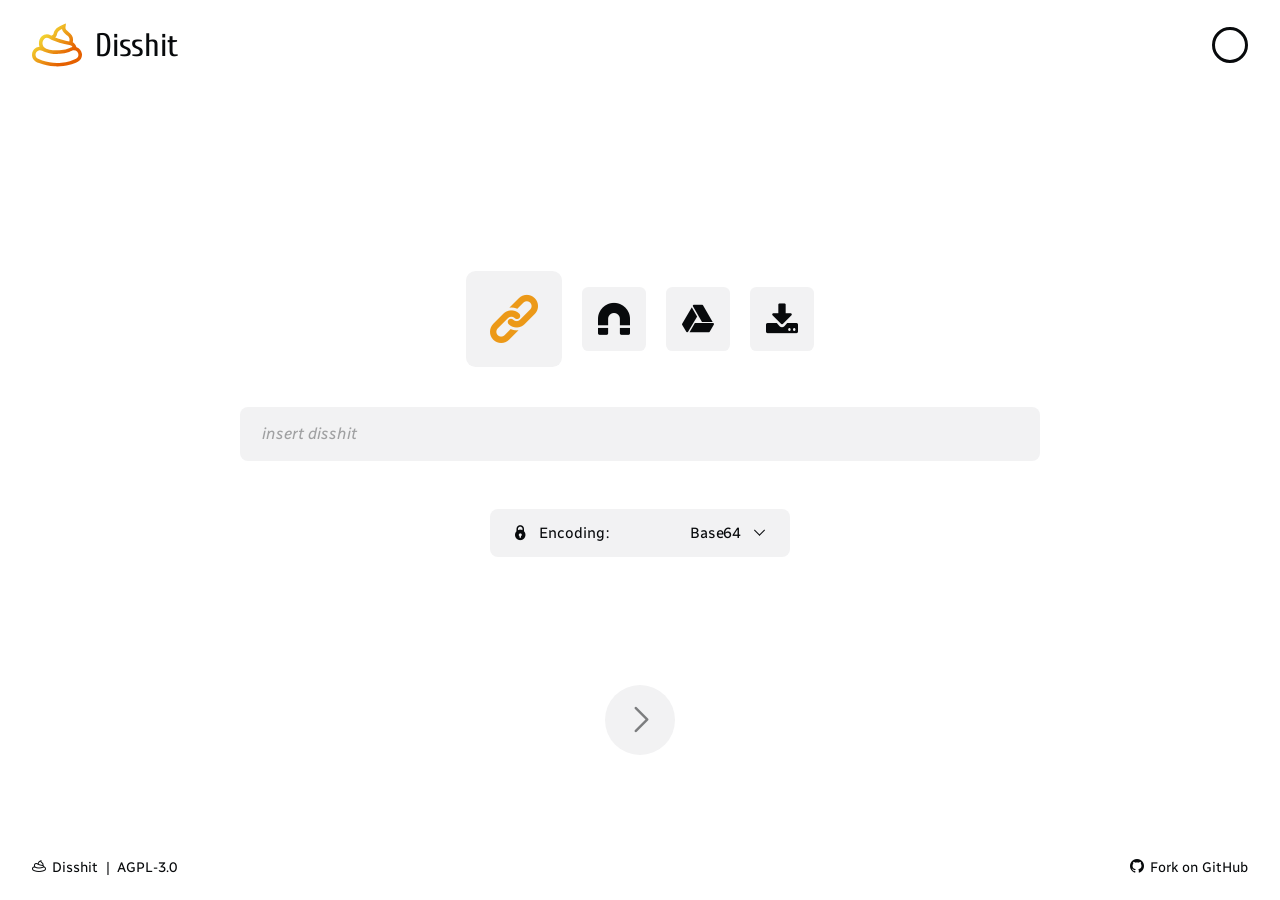
==== index.html @ cbebab16 "added simplecryptojs again" ====
<!DOCTYPE html>
<html>
<head>
   <title>Disshit</title>
   <meta http-equiv="content-type" content="text/html; charset=utf-8">
   <meta name="viewport" content="width=device-width, initial-scale=1.0, maximum-scale=1.0, user-scalable=no">
   <meta name="HandheldFriendly" content="true">
   <meta name="description" content="A link sharing utility that helps you avoid restrictions on various social media platforms.">
   <meta name="author" content="Disshit">
   <link rel="canonical" href="https://disshit.github.io/">

   <link rel="apple-touch-icon" type="image/png" sizes="180x180" href="app/180.png">
   <link rel="icon" type="image/png" sizes="32x32" href="app/32.png">
   <link rel="icon" type="image/png" sizes="194x194" href="app/194.png">
   <link rel="icon" type="image/png" sizes="192x192" href="app/192.png">
   <link rel="icon" type="image/png" sizes="16x16" href="app/16.png">
   <link rel="image_src" type="image/png" sizes="256x256" href="app/256.png">
   <link rel="shortcut icon" type="image/x-icon" href="app/favicon.ico">
   <link rel="manifest" href="app/site.webmanifest">
   <link rel="mask-icon" href="app/safari.svg" color="#ec9918">
   <meta name="apple-mobile-web-app-title" content="Disshit">
   <meta name="application-name" content="Disshit">
   <meta name="theme-color" content="#14100b">
   <meta name="darkreader-lock">

   <link rel="stylesheet" type="text/css" href="styles/fontasm.min.css">
   <link rel="stylesheet" type="text/css" href="styles/fontface.min.css">
   <link rel="stylesheet" type="text/css" href="styles/main.css">
   <style rel="stylesheet" id="nightCSS"></style>
   <style rel="stylesheet" id="dayCSS"></style>

   <meta property="og:site_name" content="Disshit">
   <meta property="og:title" content="Disshit">
   <meta property="og:type" content="website">
   <meta property="og:url" content="https://disshit.github.io/">
   <meta property="og:image" content="https://disshit.github.io/app/ograph.png?20250503143029">
   <meta property="og:image:type" content="image/png">
   <meta property="og:image:width" content="1200">
   <meta property="og:image:height" content="630">
   <meta property="og:image:alt" content="Disshit Logo">
   <meta property="og:description" content="A link sharing utility that helps you avoid restrictions on various social media platforms.">

   <meta name="twitter:title" content="Disshit">
   <meta name="twitter:image" content="https://disshit.github.io/app/twitter.png?20250503143029">
   <meta name="twitter:card" content="summary_large_image">

   <!-- <script type="text/javascript" src="lib/pako_deflate.min.js"></script> -->
   <script type="text/javascript" src="lib/pako_inflate.min.js"></script>
   <script type="text/javascript" src="lib/scrypto.min.js"></script>
   <!-- <script type="text/javascript" src="scripts/head/base64.min.js"></script>
   <script type="text/javascript" src="scripts/head/cypher.min.js"></script>
   <script type="text/javascript" src="scripts/head/lzw.min.js"></script> -->
   <script type="text/javascript" src="scripts/head.min.js"></script>
   <script type="text/javascript" src="scripts/theme.min.js"></script>
</head>
<body>
   <content>
      <header>
         <a class="logo" href="/">
            <svg xmlns="http://www.w3.org/2000/svg" version="1.1" viewBox="0 0 300 300"><defs><linearGradient id="a" x1="70.06" x2="288.83" y1="93.22" y2="312" gradientUnits="userSpaceOnUse"><stop offset="0" stop-color="#f2d230"/><stop offset=".6" stop-color="#e56000"/></linearGradient></defs><path d="M44.98 160.44c-.96-4.16-2.3-8.18-2.75-12.3-2.11-19.16 2.3-36.33 16.47-50.14 13.64-13.29 36.28-15.98 52.83-6.56 1.76 1 3.19 3.14 5.82 2.13 4.23-1.63 8.63-3.03 10.38-7.86.94-2.58 1.77-5.21 2.45-7.88 3.59-14.17 12.01-24.82 23.85-33.03 9.79-6.79 20.53-11.68 31.56-16 6.05-2.37 12.09-4.77 18.46-7.28-.5 3.41-.97 6.53-1.42 9.66-.61 4.21-1.29 8.41-1.8 12.63-.74 6.13.88 11.73 5.21 16.06 4.63 4.63 9.68 8.87 14.73 13.05 6.97 5.77 13.77 11.64 18.58 19.46 5.76 9.37 7.72 19.59 6.81 30.42-.32 3.85-1.07 7.66-1.62 11.4 3.01 2.39 6.31 4.68 9.21 7.39 5.93 5.53 9.87 12.38 12.46 20.05.25.74 1 1.58 1.72 1.86 17.38 6.83 28.06 19.4 31.34 37.71 3.59 20.03-6.19 39.57-24.23 49.62-15.25 8.49-31.66 14-48.5 18.31-30 7.68-60.52 10.41-91.41 8.99-32.05-1.47-63.24-7.34-93.05-19.47-7.16-2.91-14.35-6.1-20.84-10.23-12.3-7.83-19.36-19.5-20.89-34-2.07-19.6 5.39-35.05 21.6-46.25 5.98-4.13 12.88-6.39 23.04-7.72Zm104.95 97.08c8.87-.48 17.76-.81 26.61-1.49 17.2-1.31 34.12-4.38 50.72-9.07 12.73-3.59 25.17-7.96 36.82-14.34 8.7-4.77 13.95-12.05 14.52-22.02 1.2-20.82-20.09-34.8-38.99-25.9a187.18 187.18 0 0 1-16.98 7.02c-17.98 6.37-36.59 9.7-55.59 11.12-19.19 1.43-38.28.3-57.25-2.44-7.4-1.07-14.69-3.07-21.93-5-9.5-2.53-18.76-5.77-27.42-10.56-4.95-2.74-10.31-3.67-15.97-2.9-11.12 1.5-20.39 9.99-22.7 20.89-2.38 11.24 2.19 22.66 11.87 28.42 8.68 5.17 18.13 8.76 27.68 11.98 28.73 9.7 58.33 13.97 88.62 14.28Zm92.84-95.94c-.38-.61-.55-.93-.76-1.23-4.34-6.04-10.25-9.28-17.6-10.26-20.25-2.69-40.15-7-59.67-13.05-22.09-6.85-43.63-14.98-63.58-26.93-8.81-5.28-20.43-3.6-28.04 3.45-5.54 5.13-8.19 11.73-9.57 18.92-3.74 19.53 7.46 34.57 21.9 39.69 12.65 4.49 25.64 7.18 38.91 8.65 17.67 1.95 35.35 1.92 53-.31 15.58-1.97 30.76-5.52 45.33-11.46 6.53-2.66 12.68-6.28 20.07-7.46Zm-103.52-56.13c27.47 11.25 55.41 18.87 84.5 23.12 1.49-5.83 1.82-11.51.64-17.23-1.44-7.03-5.78-12.26-11.01-16.8-4.39-3.81-9-7.38-13.47-11.1-6.15-5.1-11.96-10.54-15.61-17.79-1.78-3.55-3.03-7.36-4.58-11.21-5.95 2.85-11.88 6.25-17.25 10.61-5.87 4.77-9.87 10.73-11.7 18.11-.09.36-.19.72-.29 1.09-2.08 7.79-4.54 15.39-11.22 21.2Z" fill="url(#a)"/></svg>
            <span>Disshit</span>
         </a>
         <span class="btn-menu">
            <circle>
               <dot></dot>
            </circle>
         </span>
      </header>
      <main>
         <section>
            <form action="/">
               <sup>
                  <ul class="link-type">
                     <li data-label="link" tabindex="0">
                        <span>
                           <i class="fa fa-link"></i>
                        </span>
                     </li>
                     <li data-label="magnet" tabindex="0">
                        <span>
                           <i class="fa fa-magnet"></i>
                        </span>
                     </li>
                     <li data-label="gdrive" tabindex="0">
                        <span>
                           <i class="fa fa-gdrive"></i>
                        </span>
                     </li>
                     <li data-label="download" tabindex="0">
                        <span>
                           <i class="fa fa-download"></i>
                        </span>
                     </li>
                     <!-- <li>More...</li> -->
                     <input type="text" name="a" class="disabled" tabindex="-1">
                  </ul>
               </sup>
               <div class="input">
                  <label>insert disshit</label>
                  <input type="text" name="b" id="inlink" required="">
                  <button type="button" class="btn-clear" tabindex="-1">
                     <i class="fa fa-clear"></i>
                  </button>
                  <a type="button" class="btn-newtab" tabindex="0">
                     <i class="fa fa-newtab"></i>
                  </a>
               </div>
               <sub>
                  <dropmenu data-type="security" style="--_count: 5">
                     <div tabindex="0" role="button" class="op-button">
                        <div>
                           <i class="fa fa-security"></i>
                           <span>Encoding</span>
                           <input type="text" name="c" class="disabled" tabindex="-1">
                           <input type="text" name="d" class="disabled random" tabindex="-1">
                           <span class="value"></span>
                           <anicon>
                              <i class="fa fa-downl"></i>
                              <i class="fa fa-downr"></i>
                           </anicon>
                        </div>
                     </div>
                     <div class="op-list">
                        <ul>
                           <li data-option="none">
                              <span>None</span>
                              <i class="fa fa-tick"></i>
                           </li>
                           <li data-option="base64">
                              <span>Base64</span>
                              <i class="fa fa-tick"></i>
                           </li>
                           <li data-option="cypher">
                              <span>Cypher</span>
                              <i class="fa fa-tick"></i>
                           </li>
                           <li data-option="pako">
                              <span>Pako</span>
                              <i class="fa fa-tick"></i>
                           </li>
                           <li data-option="scrypto">
                              <span>SimpleCrypto</span>
                              <i class="fa fa-tick"></i>
                           </li>
                        </ul>
                     </div>
                  </dropmenu>
                  <subdrop>
                     <dropmenu data-type="shortening" style="--_count: 3">
                        <div tabindex="0" role="button" class="op-button">
                           <div>
                              <i class="fa fa-shortening"></i>
                              <span>Shortening</span>
                              <input type="text" class="disabled" tabindex="-1">
                              <span class="value"></span>
                              <anicon>
                                 <i class="fa fa-downl"></i>
                                 <i class="fa fa-downr"></i>
                              </anicon>
                           </div>
                        </div>
                        <div class="op-list">
                           <ul>
                              <li data-option="is.gd">
                                 <span>is.gd</span>
                                 <i class="fa fa-tick"></i>
                              </li>
                              <li data-option="v.gd">
                                 <span>v.gd</span>
                                 <i class="fa fa-tick"></i>
                              </li>
                              <li data-option="ulvis.net">
                                 <span>ulvis.net</span>
                                 <i class="fa fa-tick"></i>
                              </li>
                           </ul>
                        </div>
                     </dropmenu>
                     <button type="button" class="btn-shorten" tabindex="0">
                        <i class="fa fa-right"></i>
                     </button>
                  </subdrop>
                  <button type="submit" class="btn-send" tabindex="-1">
                     <i class="fa fa-right"></i>
                  </button>
                  <button type="button" class="btn-copy" tabindex="0">
                     <i class="fa fa-right"></i>
                  </button>
               </sub>
            </form>
         </section>
      </main>
      <footer>
         <about>
            <a href="https://github.com/Disshit">
               <i class="fa fa-disshit"></i>
               <span>Disshit</span>
            </a>
            <vr>|</vr>
            <a href="https://www.gnu.org/licenses/agpl-3.0-standalone.html" target="_blank">AGPL-3.0</a>
         </about>
         <github>
            <a href="https://github.com/Disshit/disshit.github.io" target="_blank">
               <i class="fa fa-github"></i>
               <span>Fork on GitHub</span>
            </a>
         </github>
      </footer>
   </content>
   <script type="text/javascript" src="scripts/body.min.js"></script>
   <!-- <script type="text/javascript" src="/scripts/body/default.min.js"></script>
   <script type="text/javascript" src="/scripts/body/input.min.js"></script>
   <script type="text/javascript" src="/scripts/body/menu.min.js"></script> -->
</body>
</html>
---- styles/fontasm.min.css ----
@font-face{font-family:Fontasm;src:url("../fonts/fontasm.woff2?20260214165431") format("woff2"),url("../fonts/fontasm.woff?20260214165431") format("woff");font-weight:400;font-style:normal}.fa{display:inline-block;font:normal normal normal 1rem Fontasm;font-size:inherit;text-rendering:auto;-webkit-font-smoothing:antialiased;-moz-osx-font-smoothing:grayscale}.fa.fa-disshit::before{content:"\e000"}.fa.fa-dissite::before{content:"\e001"}.fa.fa-clear::before{content:"\e002"}.fa.fa-down::before{content:"\e003"}.fa.fa-right::before{content:"\e004"}.fa.fa-tick::before{content:"\e005"}.fa.fa-newtab::before{content:"\e006"}.fa.fa-github::before{content:"\e007"}.fa.fa-security::before{content:"\e008"}.fa.fa-shortening::before{content:"\e009"}.fa.fa-link::before{content:"\e00a"}.fa.fa-magnet::before{content:"\e00b"}.fa.fa-download::before{content:"\e00c"}.fa.fa-gdrive::before{content:"\e00d"}.fa.fa-downl::before{content:"\e00e"}.fa.fa-downr::before{content:"\e00f"}
---- styles/fontface.min.css ----
@font-face{font-family:"Courier Prime";font-style:italic;font-weight:400;font-display:swap;src:url("../fonts/courierprime-400i.woff2?20250504135921") format("woff2"),url("../fonts/courierprime-400i.woff?20250504135921") format("woff");unicode-range:U+0100-02BA,U+02BD-02C5,U+02C7-02CC,U+02CE-02D7,U+02DD-02FF,U+0304,U+0308,U+0329,U+1D00-1DBF,U+1E00-1E9F,U+1EF2-1EFF,U+2020,U+20A0-20AB,U+20AD-20C0,U+2113,U+2C60-2C7F,U+A720-A7FF}@font-face{font-family:"Courier Prime";font-style:italic;font-weight:400;font-display:swap;src:url("../fonts/courierprime-400i.woff2?20250504135921") format("woff2"),url("../fonts/courierprime-400i.woff?20250504135921") format("woff");unicode-range:U+0000-00FF,U+0131,U+0152-0153,U+02BB-02BC,U+02C6,U+02DA,U+02DC,U+0304,U+0308,U+0329,U+2000-206F,U+20AC,U+2122,U+2191,U+2193,U+2212,U+2215,U+FEFF,U+FFFD}@font-face{font-family:"Courier Prime";font-style:italic;font-weight:700;font-display:swap;src:url("../fonts/courierprime-700i.woff2?20250504135921") format("woff2"),url("../fonts/courierprime-700i.woff?20250504135921") format("woff");unicode-range:U+0100-02BA,U+02BD-02C5,U+02C7-02CC,U+02CE-02D7,U+02DD-02FF,U+0304,U+0308,U+0329,U+1D00-1DBF,U+1E00-1E9F,U+1EF2-1EFF,U+2020,U+20A0-20AB,U+20AD-20C0,U+2113,U+2C60-2C7F,U+A720-A7FF}@font-face{font-family:"Courier Prime";font-style:italic;font-weight:700;font-display:swap;src:url("../fonts/courierprime-700i.woff2?20250504135921") format("woff2"),url("../fonts/courierprime-700i.woff?20250504135921") format("woff");unicode-range:U+0000-00FF,U+0131,U+0152-0153,U+02BB-02BC,U+02C6,U+02DA,U+02DC,U+0304,U+0308,U+0329,U+2000-206F,U+20AC,U+2122,U+2191,U+2193,U+2212,U+2215,U+FEFF,U+FFFD}@font-face{font-family:"Courier Prime";font-style:normal;font-weight:400;font-display:swap;src:url("../fonts/courierprime-400.woff2?20250504135921") format("woff2"),url("../fonts/courierprime-400.woff?20250504135921") format("woff");unicode-range:U+0100-02BA,U+02BD-02C5,U+02C7-02CC,U+02CE-02D7,U+02DD-02FF,U+0304,U+0308,U+0329,U+1D00-1DBF,U+1E00-1E9F,U+1EF2-1EFF,U+2020,U+20A0-20AB,U+20AD-20C0,U+2113,U+2C60-2C7F,U+A720-A7FF}@font-face{font-family:"Courier Prime";font-style:normal;font-weight:400;font-display:swap;src:url("../fonts/courierprime-400.woff2?20250504135921") format("woff2"),url("../fonts/courierprime-400.woff?20250504135921") format("woff");unicode-range:U+0000-00FF,U+0131,U+0152-0153,U+02BB-02BC,U+02C6,U+02DA,U+02DC,U+0304,U+0308,U+0329,U+2000-206F,U+20AC,U+2122,U+2191,U+2193,U+2212,U+2215,U+FEFF,U+FFFD}@font-face{font-family:"Courier Prime";font-style:normal;font-weight:700;font-display:swap;src:url("../fonts/courierprime-700.woff2?20250504135921") format("woff2"),url("../fonts/courierprime-700.woff?20250504135921") format("woff");unicode-range:U+0100-02BA,U+02BD-02C5,U+02C7-02CC,U+02CE-02D7,U+02DD-02FF,U+0304,U+0308,U+0329,U+1D00-1DBF,U+1E00-1E9F,U+1EF2-1EFF,U+2020,U+20A0-20AB,U+20AD-20C0,U+2113,U+2C60-2C7F,U+A720-A7FF}@font-face{font-family:"Courier Prime";font-style:normal;font-weight:700;font-display:swap;src:url("../fonts/courierprime-700.woff2?20250504135921") format("woff2"),url("../fonts/courierprime-700.woff?20250504135921") format("woff");unicode-range:U+0000-00FF,U+0131,U+0152-0153,U+02BB-02BC,U+02C6,U+02DA,U+02DC,U+0304,U+0308,U+0329,U+2000-206F,U+20AC,U+2122,U+2191,U+2193,U+2212,U+2215,U+FEFF,U+FFFD}@font-face{font-family:Cuprum;font-style:normal;font-weight:400;font-display:swap;src:url("../fonts/cuprum-400.woff2?20250504204339") format("woff2"),url("../fonts/cuprum-400.woff?20250504204339") format("woff");unicode-range:U+0100-02BA,U+02BD-02C5,U+02C7-02CC,U+02CE-02D7,U+02DD-02FF,U+0304,U+0308,U+0329,U+1D00-1DBF,U+1E00-1E9F,U+1EF2-1EFF,U+2020,U+20A0-20AB,U+20AD-20C0,U+2113,U+2C60-2C7F,U+A720-A7FF}@font-face{font-family:Cuprum;font-style:normal;font-weight:400;font-display:swap;src:url("../fonts/cuprum-400.woff2?20250504204339") format("woff2"),url("../fonts/cuprum-400.woff?20250504204339") format("woff");unicode-range:U+0000-00FF,U+0131,U+0152-0153,U+02BB-02BC,U+02C6,U+02DA,U+02DC,U+0304,U+0308,U+0329,U+2000-206F,U+20AC,U+2122,U+2191,U+2193,U+2212,U+2215,U+FEFF,U+FFFD}@font-face{font-family:"Radio Canada";font-style:italic;font-weight:400;font-display:swap;src:url("../fonts/radiocanada-400i.woff2?20250504203423") format("woff2"),url("../fonts/radiocanada-400i.woff?20250504203423") format("woff");unicode-range:U+0100-02BA,U+02BD-02C5,U+02C7-02CC,U+02CE-02D7,U+02DD-02FF,U+0304,U+0308,U+0329,U+1D00-1DBF,U+1E00-1E9F,U+1EF2-1EFF,U+2020,U+20A0-20AB,U+20AD-20C0,U+2113,U+2C60-2C7F,U+A720-A7FF}@font-face{font-family:"Radio Canada";font-style:italic;font-weight:400;font-display:swap;src:url("../fonts/radiocanada-400i.woff2?20250504203423") format("woff2"),url("../fonts/radiocanada-400i.woff?20250504203423") format("woff");unicode-range:U+0000-00FF,U+0131,U+0152-0153,U+02BB-02BC,U+02C6,U+02DA,U+02DC,U+0304,U+0308,U+0329,U+2000-206F,U+20AC,U+2122,U+2191,U+2193,U+2212,U+2215,U+FEFF,U+FFFD}@font-face{font-family:"Radio Canada";font-style:italic;font-weight:700;font-display:swap;src:url("../fonts/radiocanada-700i.woff2?20250504203423") format("woff2"),url("../fonts/radiocanada-700i.woff?20250504203423") format("woff");unicode-range:U+0100-02BA,U+02BD-02C5,U+02C7-02CC,U+02CE-02D7,U+02DD-02FF,U+0304,U+0308,U+0329,U+1D00-1DBF,U+1E00-1E9F,U+1EF2-1EFF,U+2020,U+20A0-20AB,U+20AD-20C0,U+2113,U+2C60-2C7F,U+A720-A7FF}@font-face{font-family:"Radio Canada";font-style:italic;font-weight:700;font-display:swap;src:url("../fonts/radiocanada-700i.woff2?20250504203423") format("woff2"),url("../fonts/radiocanada-700i.woff?20250504203423") format("woff");unicode-range:U+0000-00FF,U+0131,U+0152-0153,U+02BB-02BC,U+02C6,U+02DA,U+02DC,U+0304,U+0308,U+0329,U+2000-206F,U+20AC,U+2122,U+2191,U+2193,U+2212,U+2215,U+FEFF,U+FFFD}@font-face{font-family:"Radio Canada";font-style:normal;font-weight:400;font-display:swap;src:url("../fonts/radiocanada-400.woff2?20250504203423") format("woff2"),url("../fonts/radiocanada-400.woff?20250504203423") format("woff");unicode-range:U+0100-02BA,U+02BD-02C5,U+02C7-02CC,U+02CE-02D7,U+02DD-02FF,U+0304,U+0308,U+0329,U+1D00-1DBF,U+1E00-1E9F,U+1EF2-1EFF,U+2020,U+20A0-20AB,U+20AD-20C0,U+2113,U+2C60-2C7F,U+A720-A7FF}@font-face{font-family:"Radio Canada";font-style:normal;font-weight:400;font-display:swap;src:url("../fonts/radiocanada-400.woff2?20250504203423") format("woff2"),url("../fonts/radiocanada-400.woff?20250504203423") format("woff");unicode-range:U+0000-00FF,U+0131,U+0152-0153,U+02BB-02BC,U+02C6,U+02DA,U+02DC,U+0304,U+0308,U+0329,U+2000-206F,U+20AC,U+2122,U+2191,U+2193,U+2212,U+2215,U+FEFF,U+FFFD}@font-face{font-family:"Radio Canada";font-style:normal;font-weight:700;font-display:swap;src:url("../fonts/radiocanada-700.woff2?20250504203423") format("woff2"),url("../fonts/radiocanada-700.woff?20250504203423") format("woff");unicode-range:U+0100-02BA,U+02BD-02C5,U+02C7-02CC,U+02CE-02D7,U+02DD-02FF,U+0304,U+0308,U+0329,U+1D00-1DBF,U+1E00-1E9F,U+1EF2-1EFF,U+2020,U+20A0-20AB,U+20AD-20C0,U+2113,U+2C60-2C7F,U+A720-A7FF}@font-face{font-family:"Radio Canada";font-style:normal;font-weight:700;font-display:swap;src:url("../fonts/radiocanada-700.woff2?20250504203423") format("woff2"),url("../fonts/radiocanada-700.woff?20250504203423") format("woff");unicode-range:U+0000-00FF,U+0131,U+0152-0153,U+02BB-02BC,U+02C6,U+02DA,U+02DC,U+0304,U+0308,U+0329,U+2000-206F,U+20AC,U+2122,U+2191,U+2193,U+2212,U+2215,U+FEFF,U+FFFD}
---- styles/main.css ----
@keyframes breathing {
  0%, 15%, 85%, 100% {
    opacity: 0.8;
  }
  50% {
    opacity: 0.2;
  }
}
* {
  scrollbar-width: thin !important;
  scrollbar-color: var(--accent-color) rgba(0, 0, 0, 0) !important;
  outline: none;
  -webkit-tap-highlight-color: transparent;
}
*::-webkit-scrollbar {
  width: 7px !important;
  height: 7px !important;
}
*::-webkit-scrollbar-thumb {
  background: var(--accent-color) !important;
}
*::-webkit-scrollbar-track {
  background: rgba(0, 0, 0, 0) !important;
}
*, *::before, *::after {
  box-sizing: border-box;
  transition-duration: 0.075s;
  transition-timing-function: ease-in-out;
}

::-moz-selection {
  color: var(--background);
  background: var(--accent-color);
}

::selection {
  color: var(--background);
  background: var(--accent-color);
}

a, a:visited {
  color: var(--text-color);
  text-decoration: none;
}

button, ul, li {
  all: unset;
}

header, footer, .options, form label, dropmenu {
  -webkit-touch-callout: none;
  -webkit-user-select: none;
     -moz-user-select: none;
          user-select: none;
}

anicon {
  display: flex;
  align-items: center;
  justify-content: center;
  position: relative;
}
anicon, anicon i {
  line-height: 1 !important;
}
anicon i:not(:first-of-type) {
  position: absolute;
  left: 0;
  top: 0;
}

html {
  --sans: 'Radio Canada', sans-serif;
  --mono: 'Courier Prime', monospace;
  --logo: 'Cuprum', sans-serif;
  font-size: 10px;
}
@media screen and (max-width: 768px) {
  html {
    font-size: 9px;
  }
}
html, html body {
  height: 100%;
  width: 100%;
}
html body {
  font-size: 1.6rem;
  font-family: var(--sans);
  margin: 0;
  padding: 0;
  background: var(--bg-deep);
  color: var(--text-color);
}

content {
  display: flex;
  flex-direction: column;
  height: 100%;
  width: 100%;
}
content header, content footer {
  display: flex;
  width: 100%;
  align-items: center;
  justify-content: space-between;
  padding: 0 3.2rem;
}
content header {
  height: 5rem;
  margin: 2rem auto;
}
content footer {
  height: 4rem;
  margin: 1.25rem auto;
}
content main {
  flex: 1 0 auto;
  display: flex;
}

header .logo {
  display: flex;
  align-items: center;
  justify-content: center;
  height: 100%;
  width: -moz-fit-content;
  width: fit-content;
  gap: 1.25rem;
}
header .logo span {
  font-family: var(--logo);
  font-size: 3.25rem;
}
header .logo svg {
  height: 100%;
  width: auto;
}
header .btn-menu {
  display: flex;
  align-items: center;
  justify-content: center;
  cursor: pointer;
}
header .btn-menu circle {
  height: 3.6rem;
  width: 3.6rem;
  background: transparent;
  border: 0.35rem solid var(--text-color);
  border-radius: 100%;
  animation: breathing 3s infinite;
  display: flex;
  align-items: center;
  justify-content: center;
}
header .btn-menu circle dot {
  height: 2.2rem;
  width: 2.2rem;
  border-radius: 100%;
  background: var(--text-color);
  transform: scale(0);
}
header .btn-menu:hover circle, header .btn-menu:focus-visible circle, header .btn-menu:active circle, header .btn-menu[class*=keyboard-active] circle {
  animation: unset;
}
header .btn-menu:active circle, header .btn-menu[class*=keyboard-active] circle {
  transform: scale(0.65);
}

body.open-menu header .btn-menu circle {
  animation: unset;
}
body.open-menu header .btn-menu circle dot {
  transform: scale(1);
}

footer {
  font-size: 1.4rem;
}
footer > about, footer > github {
  display: flex;
  gap: 0.75rem;
}
footer > about > a, footer > github > a {
  display: flex;
  gap: 0.6rem;
}

main {
  display: flex;
  align-items: center;
  justify-content: center;
}
main section {
  height: 100%;
  max-height: 60rem;
  width: calc(100% - 4.5rem);
  max-width: 80rem;
  display: flex;
  flex-direction: column;
  align-items: center;
  justify-content: center;
  gap: 3.2rem;
}
main section form {
  display: flex;
  flex-direction: column;
  align-items: center;
  justify-content: center;
  width: 100%;
  gap: 4.8rem;
  margin: 12.8rem 0 2rem 0; /* Center the input box */
}
main section form .input {
  --_height: 5.4rem;
  --_font-size: 2rem;
  --_padding: 2.2rem;
  overflow: hidden;
  position: relative;
  display: flex;
  flex-direction: row;
  align-items: center;
  justify-content: center;
  width: 100%;
  background: var(--bg-lite);
  border-radius: 0.8rem;
  border: 1px solid var(--border-color);
  z-index: 0;
}
main section form .input label {
  position: absolute;
  left: var(--_padding);
  opacity: 0.35;
  font-style: italic;
}
main section form .input input[type=text] {
  width: 1px;
  flex: 1 0 auto;
  background: transparent;
  border: 0;
  height: var(--_height);
  font-family: var(--mono);
  font-size: var(--_font-size);
  padding: 0 0 0 var(--_padding);
  color: var(--text-color);
  position: relative;
  z-index: 1;
}
main section form .input .btn-clear, main section form .input .btn-newtab {
  --_font-size: 1.8rem;
  height: var(--_height);
  width: calc(var(--_padding) * 2 + var(--_font-size));
  font-size: var(--_font-size);
  transform: scale(0);
  position: absolute;
  right: 0;
  z-index: 2;
}
main section form .input .btn-clear, main section form .input .btn-clear i, main section form .input .btn-newtab, main section form .input .btn-newtab i {
  display: flex;
  align-items: center;
  justify-content: center;
  line-height: 1;
}
main section form .input .btn-clear i, main section form .input .btn-newtab i {
  background: transparent;
  height: calc(var(--_height) / 1.5);
  width: calc(var(--_height) / 1.5);
  border-radius: 100%;
}
main section form .input .btn-clear:hover i, main section form .input .btn-clear:focus-visible i, main section form .input .btn-newtab:hover i, main section form .input .btn-newtab:focus-visible i {
  background: var(--clear-hover);
}
main section form .input .btn-newtab {
  transform: scale(1);
  position: relative;
  z-index: 1;
  cursor: pointer;
}
main section form .input .btn-newtab:active i, main section form .input .btn-newtab[class*=keyboard-active] i {
  transform: scale(0.65);
}
main section form .input:focus-within {
  background: var(--bg-lite-h);
}
main section form.text .btn-clear {
  transform: scale(1);
  position: relative;
  z-index: 1;
  cursor: pointer;
}
main section form.text .btn-clear:active i, main section form.text .btn-clear[class*=keyboard-active] i {
  transform: scale(0.65);
}
main section form.text label {
  display: none;
}
main section form sub {
  display: flex;
  flex-direction: column;
  justify-content: center;
  align-items: center;
  justify-content: center;
  width: 100%;
  gap: 12.8rem;
}
@media screen and (max-width: 640px) {
  main section form sub {
    flex-direction: column;
  }
}
main section form subdrop {
  display: flex;
  align-items: center;
  justify-content: center;
  width: 100%;
  gap: 1.6rem;
}
main section form dropmenu {
  --_font-size: 1.5rem;
  --_height: 4.8rem;
  --_padding: 2.2rem;
  font-size: var(--_font-size);
  position: relative;
  height: var(--_height);
  width: calc(100% - 4.5rem);
  max-width: 30rem;
  border-radius: 0.8rem;
  padding: 0;
  cursor: pointer;
}
main section form dropmenu .op-button {
  height: 100%;
  width: 100%;
}
main section form dropmenu .op-button div {
  height: 100%;
  width: 100%;
  display: flex;
  align-items: center;
  justify-content: center;
  gap: calc(var(--_padding) / 2);
  padding: 0 var(--_padding);
  background: var(--bg-lite);
  border-radius: 0.8rem;
  border: 1px solid transparent;
}
main section form dropmenu .op-button div span:not(.value)::after {
  content: ":";
  margin-left: 1px;
}
main section form dropmenu .op-button div span.value {
  text-align: right;
  flex: 1 0 auto;
}
main section form dropmenu .op-button anicon .fa-downl {
  transform-origin: 33.62% 50%;
  transform: rotate(0deg);
}
main section form dropmenu .op-button anicon .fa-downr {
  transform-origin: 66.38% 50%;
  transform: rotate(0deg);
}
main section form dropmenu .op-button anicon i {
  transition: transform 0.1s linear;
}
main section form dropmenu .op-button:hover div, main section form dropmenu .op-button:focus-visible div {
  background: var(--bg-lite-h);
}
main section form dropmenu .op-button:focus-visible div {
  border: 1px solid var(--border-color);
}
main section form dropmenu .op-button:active div, main section form dropmenu .op-button[class*=keyboard-active] div {
  transform: translateY(0.4rem);
}
main section form dropmenu .op-list {
  position: absolute;
  top: calc(100% + 4px);
  left: 0;
  width: 100%;
  overflow: hidden;
  height: 0;
  z-index: 2;
}
main section form dropmenu .op-list ul {
  height: calc(var(--_height) * var(--_count) + (var(--_padding)));
  padding: 0;
  margin: 0;
  display: flex;
  flex-direction: column;
  background: var(--bg-lite);
  border-radius: 0.8rem;
  overflow: hidden;
}
main section form dropmenu .op-list ul li {
  height: var(--_height);
  padding: 0 var(--_padding) 0 calc(var(--_padding) / 2 * 3 + var(--_font-size));
  display: flex;
  align-items: center;
  justify-content: space-between;
}
main section form dropmenu .op-list ul li:hover, main section form dropmenu .op-list ul li:focus-visible {
  background: var(--bg-lite-hh);
}
main section form dropmenu .op-list ul li:first-child {
  margin-top: calc(var(--_padding) / 2);
}
main section form dropmenu .op-list ul li:last-child {
  margin-bottom: calc(var(--_padding) / 2);
}
main section form dropmenu .op-list ul li:not(.active) .fa {
  display: none;
}
main section form dropmenu.expanded .op-button anicon .fa-downl {
  transform: rotate(90deg);
}
main section form dropmenu.expanded .op-button anicon .fa-downr {
  transform: rotate(-90deg);
}
main section form dropmenu.expanded .op-list {
  height: calc(var(--_height) * var(--_count) + (var(--_padding)));
}
main section form .btn-send, main section form .btn-shorten, main section form .btn-copy {
  --_font-size: 3.5rem;
  --_height: 7rem;
  display: flex;
  align-items: center;
  justify-content: center;
  font-size: var(--_font-size);
  background: var(--bg-lite);
  height: var(--_height);
  width: var(--_height);
  max-width: 30rem;
  border-radius: 100%;
  padding: 0;
  cursor: not-allowed;
}
main section form .btn-send, main section form .btn-send i, main section form .btn-shorten, main section form .btn-shorten i, main section form .btn-copy, main section form .btn-copy i {
  line-height: 1;
}
main section form .btn-send i, main section form .btn-shorten i, main section form .btn-copy i {
  position: relative;
  right: -1px;
  opacity: 0.5;
}
main section form .btn-send:hover, main section form .btn-send:focus-visible, main section form .btn-shorten:hover, main section form .btn-shorten:focus-visible, main section form .btn-copy:hover, main section form .btn-copy:focus-visible {
  background: var(--bg-lite-h);
}
main section form .btn-send:focus-visible, main section form .btn-shorten:focus-visible, main section form .btn-copy:focus-visible {
  border: 1px solid var(--border-color);
}
main section form .btn-send, main section form .btn-copy {
  transition: transform 0.1s ease-in-out;
}
main section form .btn-send:active, main section form .btn-send[class*=keyboard-active], main section form .btn-copy:active, main section form .btn-copy[class*=keyboard-active] {
  transform: scale(0.75);
}
main section form .btn-shorten {
  --_height: 4.8rem;
  --_font-size: 1.5rem;
  border-radius: 0.8rem;
}
main section form .btn-shorten:active, main section form .btn-shorten[class*=keyboard-active] {
  transform: translateY(0.4rem);
}
main section form.text .btn-send, main section form .btn-shorten, main section form .btn-copy {
  cursor: pointer;
}
main section form.text .btn-send i, main section form .btn-shorten i, main section form .btn-copy i {
  opacity: 1;
}
main section form input.disabled {
  height: 0;
  width: 0;
  padding: 0;
  border: 0;
  position: fixed;
  top: -200svh;
  left: -200svw;
}
main section form sup .link-type {
  display: flex;
  align-items: center;
  justify-content: center;
  gap: 2rem;
  transition: gap 0.1s ease-in-out;
}
main section form sup .link-type li {
  --li-size: 6rem;
  --li-padding: 1rem;
  height: calc(var(--li-size) + var(--li-padding) * 2);
  width: calc(var(--li-size) + var(--li-padding) * 2);
  transition: transform 0.1s ease-in-out, margin 0.1s ease-in-out;
}
main section form sup .link-type li span {
  height: 100%;
  width: 100%;
  display: flex;
  align-items: center;
  justify-content: center;
  border-radius: 0.8rem;
  background: var(--bg-lite);
  cursor: pointer;
  border: 1px solid transparent;
  transition: background 0.075s ease-in-out, transform 0.1s ease-in-out;
}
main section form sup .link-type li:hover span, main section form sup .link-type li:focus-visible span {
  background: var(--bg-lite-h);
}
main section form sup .link-type li:focus-visible span {
  border: 1px solid var(--border-color);
}
main section form sup .link-type li:not(.active):active span, main section form sup .link-type li[class*=keyboard-active] span {
  transform: scale(0.8);
}
main section form sup .link-type li.active span {
  color: var(--accent-color);
}
main section form sup .link-type li .fa {
  font-size: calc(var(--li-size) - var(--li-padding) * 2);
  line-height: 1;
}
main section form sup .link-type:has(li.active) {
  gap: 0.4rem;
}
main section form sup .link-type:has(li.active) li:not(.active) {
  transform: scale(0.8);
}
main section form sup .link-type:has(li.active) li.active {
  transform: scale(1.2);
  margin: 0 1.6rem;
}
main section form sup .link-type.sliding li:active span {
  transform: unset;
}

html[data-page=home] subdrop, html[data-page=home] .btn-copy, html[data-page=home] .btn-newtab {
  display: none !important;
}
html[data-page=shorten] .link-type li:not(.active),
html[data-page=shorten] dropmenu[data-type=security],
html[data-page=shorten] form .input label,
html[data-page=shorten] .btn-send,
html[data-page=shorten] .btn-clear {
  display: none !important;
}/*# sourceMappingURL=main.css.map */
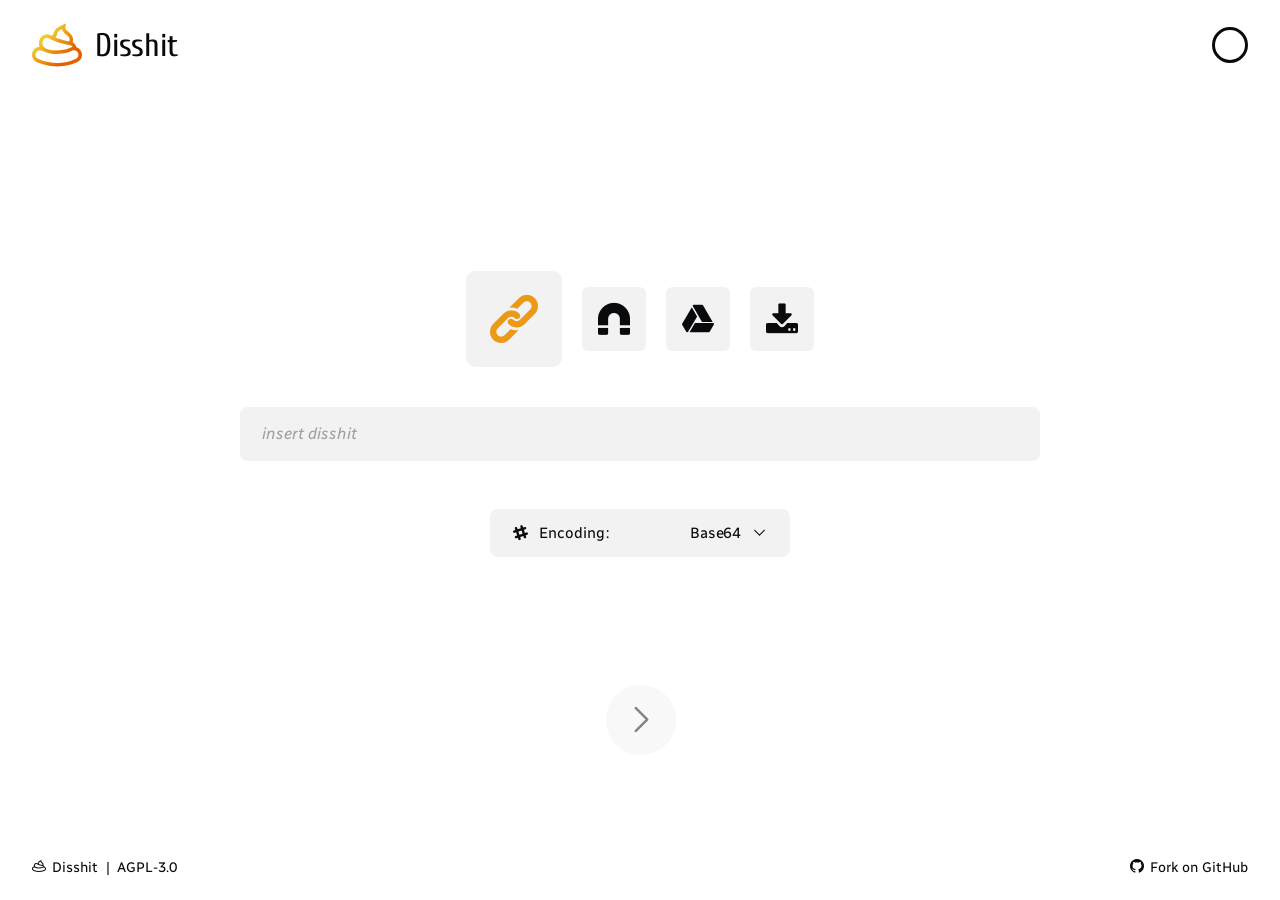
==== commit bc7e3e4c: "20260218012204" ====
--- a/index.html
+++ b/index.html
@@ -106,10 +106,10 @@
                   </a>
                </div>
                <sub>
-                  <dropmenu data-type="security" style="--_count: 5">
+                  <dropmenu data-type="encoding" style="--_count: 5">
                      <div tabindex="0" role="button" class="op-button">
                         <div>
-                           <i class="fa fa-security"></i>
+                           <i class="fa fa-encoding"></i>
                            <span>Encoding</span>
                            <input type="text" name="c" class="disabled" tabindex="-1">
                            <input type="text" name="d" class="disabled random" tabindex="-1">
@@ -161,16 +161,16 @@
                         </div>
                         <div class="op-list">
                            <ul>
-                              <li data-option="is.gd">
+                              <li data-option="isgd">
                                  <span>is.gd</span>
                                  <i class="fa fa-tick"></i>
                               </li>
-                              <li data-option="v.gd">
+                              <li data-option="vgd">
                                  <span>v.gd</span>
                                  <i class="fa fa-tick"></i>
                               </li>
-                              <li data-option="ulvis.net">
-                                 <span>ulvis.net</span>
+                              <li data-option="spoome">
+                                 <span>spoo.me</span>
                                  <i class="fa fa-tick"></i>
                               </li>
                            </ul>
--- a/styles/fontasm.min.css
+++ b/styles/fontasm.min.css
@@ -1 +1 @@
-@font-face{font-family:Fontasm;src:url("../fonts/fontasm.woff2?20260214165431") format("woff2"),url("../fonts/fontasm.woff?20260214165431") format("woff");font-weight:400;font-style:normal}.fa{display:inline-block;font:normal normal normal 1rem Fontasm;font-size:inherit;text-rendering:auto;-webkit-font-smoothing:antialiased;-moz-osx-font-smoothing:grayscale}.fa.fa-disshit::before{content:"\e000"}.fa.fa-dissite::before{content:"\e001"}.fa.fa-clear::before{content:"\e002"}.fa.fa-down::before{content:"\e003"}.fa.fa-right::before{content:"\e004"}.fa.fa-tick::before{content:"\e005"}.fa.fa-newtab::before{content:"\e006"}.fa.fa-github::before{content:"\e007"}.fa.fa-security::before{content:"\e008"}.fa.fa-shortening::before{content:"\e009"}.fa.fa-link::before{content:"\e00a"}.fa.fa-magnet::before{content:"\e00b"}.fa.fa-download::before{content:"\e00c"}.fa.fa-gdrive::before{content:"\e00d"}.fa.fa-downl::before{content:"\e00e"}.fa.fa-downr::before{content:"\e00f"}+@font-face{font-family:Fontasm;src:url("../fonts/fontasm.woff2?20260217221255") format("woff2"),url("../fonts/fontasm.woff?20260217221255") format("woff");font-weight:400;font-style:normal}.fa{display:inline-block;font:normal normal normal 1rem Fontasm;font-size:inherit;text-rendering:auto;-webkit-font-smoothing:antialiased;-moz-osx-font-smoothing:grayscale}.fa.fa-disshit::before{content:"\e000"}.fa.fa-dissite::before{content:"\e001"}.fa.fa-clear::before{content:"\e002"}.fa.fa-down::before{content:"\e003"}.fa.fa-right::before{content:"\e004"}.fa.fa-tick::before{content:"\e005"}.fa.fa-newtab::before{content:"\e006"}.fa.fa-github::before{content:"\e007"}.fa.fa-encoding::before{content:"\e008"}.fa.fa-shortening::before{content:"\e009"}.fa.fa-link::before{content:"\e00a"}.fa.fa-magnet::before{content:"\e00b"}.fa.fa-download::before{content:"\e00c"}.fa.fa-gdrive::before{content:"\e00d"}.fa.fa-downl::before{content:"\e00e"}.fa.fa-downr::before{content:"\e00f"}
--- a/styles/main.css
+++ b/styles/main.css
@@ -423,44 +423,48 @@
 main section form .btn-send, main section form .btn-shorten, main section form .btn-copy {
   --_font-size: 3.5rem;
   --_height: 7rem;
-  display: flex;
-  align-items: center;
-  justify-content: center;
   font-size: var(--_font-size);
-  background: var(--bg-lite);
   height: var(--_height);
   width: var(--_height);
   max-width: 30rem;
-  border-radius: 100%;
   padding: 0;
   cursor: not-allowed;
 }
 main section form .btn-send, main section form .btn-send i, main section form .btn-shorten, main section form .btn-shorten i, main section form .btn-copy, main section form .btn-copy i {
+  display: flex;
+  align-items: center;
+  justify-content: center;
   line-height: 1;
+  border-radius: 100%;
 }
 main section form .btn-send i, main section form .btn-shorten i, main section form .btn-copy i {
+  height: 100%;
+  width: 100%;
   position: relative;
   right: -1px;
   opacity: 0.5;
-}
-main section form .btn-send:hover, main section form .btn-send:focus-visible, main section form .btn-shorten:hover, main section form .btn-shorten:focus-visible, main section form .btn-copy:hover, main section form .btn-copy:focus-visible {
+  background: var(--bg-lite);
+}
+main section form .btn-send:hover i, main section form .btn-send:focus-visible i, main section form .btn-shorten:hover i, main section form .btn-shorten:focus-visible i, main section form .btn-copy:hover i, main section form .btn-copy:focus-visible i {
   background: var(--bg-lite-h);
 }
-main section form .btn-send:focus-visible, main section form .btn-shorten:focus-visible, main section form .btn-copy:focus-visible {
+main section form .btn-send:focus-visible i, main section form .btn-shorten:focus-visible i, main section form .btn-copy:focus-visible i {
   border: 1px solid var(--border-color);
 }
 main section form .btn-send, main section form .btn-copy {
   transition: transform 0.1s ease-in-out;
 }
-main section form .btn-send:active, main section form .btn-send[class*=keyboard-active], main section form .btn-copy:active, main section form .btn-copy[class*=keyboard-active] {
+main section form .btn-send:active i, main section form .btn-send[class*=keyboard-active] i, main section form .btn-copy:active i, main section form .btn-copy[class*=keyboard-active] i {
   transform: scale(0.75);
 }
 main section form .btn-shorten {
   --_height: 4.8rem;
   --_font-size: 1.5rem;
+}
+main section form .btn-shorten, main section form .btn-shorten i {
   border-radius: 0.8rem;
 }
-main section form .btn-shorten:active, main section form .btn-shorten[class*=keyboard-active] {
+main section form .btn-shorten:active i, main section form .btn-shorten[class*=keyboard-active] i {
   transform: translateY(0.4rem);
 }
 main section form.text .btn-send, main section form .btn-shorten, main section form .btn-copy {
@@ -538,9 +542,16 @@
   display: none !important;
 }
 html[data-page=shorten] .link-type li:not(.active),
-html[data-page=shorten] dropmenu[data-type=security],
+html[data-page=shorten] dropmenu[data-type=encoding],
 html[data-page=shorten] form .input label,
 html[data-page=shorten] .btn-send,
 html[data-page=shorten] .btn-clear {
   display: none !important;
+}
+html[data-page=shorten] .link-type li.active span {
+  cursor: default;
+  background: unset;
+}
+html[data-page=shorten] .link-type li.active span i {
+  font-size: calc(var(--li-size) - var(--li-padding) * 0);
 }/*# sourceMappingURL=main.css.map */
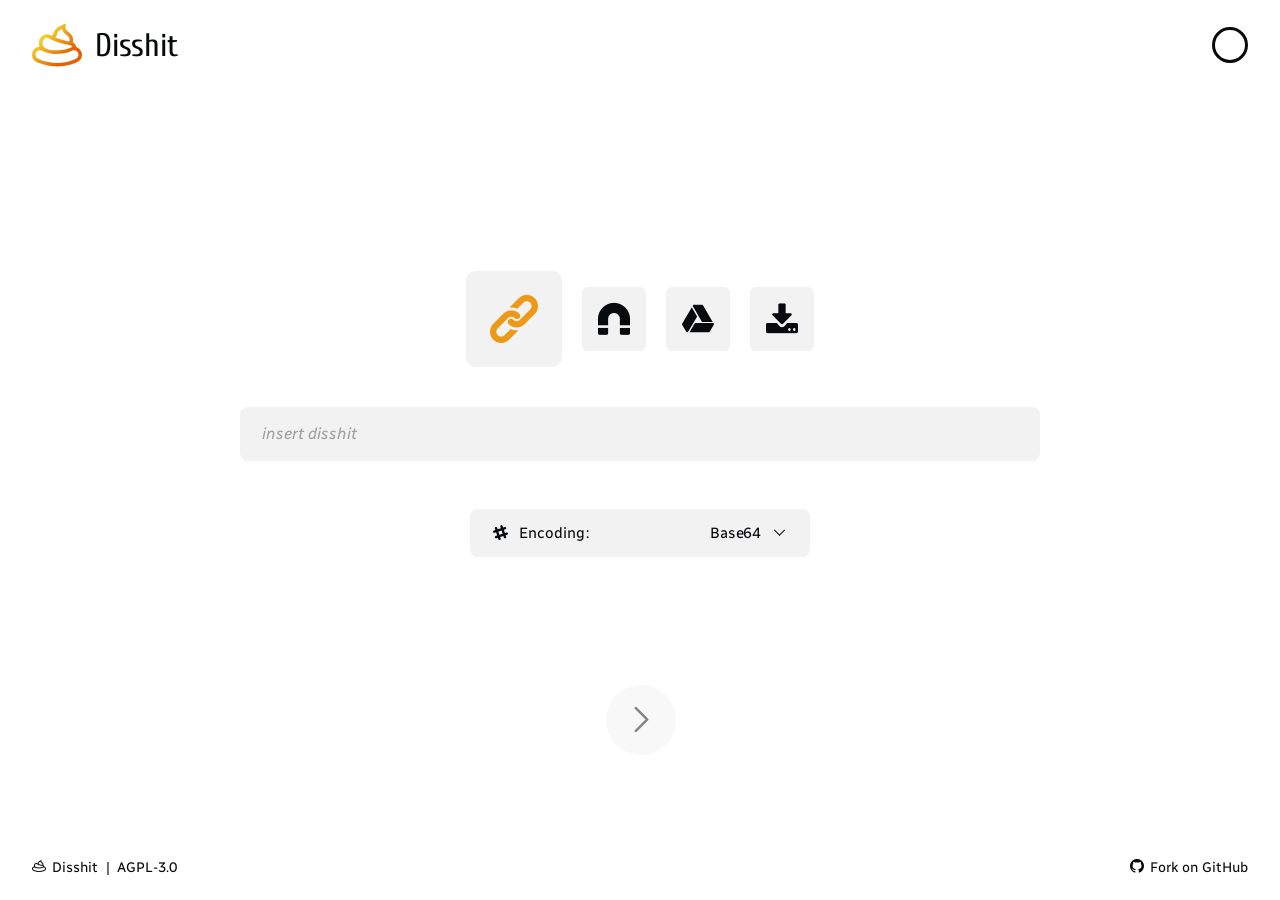
==== commit 71afa217: "20260220033614" ====
--- a/index.html
+++ b/index.html
@@ -146,7 +146,7 @@
                      </div>
                   </dropmenu>
                   <subdrop>
-                     <dropmenu data-type="shortening" style="--_count: 3">
+                     <dropmenu data-type="shortening" style="--_count: 4">
                         <div tabindex="0" role="button" class="op-button">
                            <div>
                               <i class="fa fa-shortening"></i>
@@ -173,6 +173,10 @@
                                  <span>spoo.me</span>
                                  <i class="fa fa-tick"></i>
                               </li>
+                              <li data-option="trimmlink">
+                                 <span>trimm.link (24h)</span>
+                                 <i class="fa fa-tick"></i>
+                              </li>
                            </ul>
                         </div>
                      </dropmenu>
@@ -184,7 +188,7 @@
                      <i class="fa fa-right"></i>
                   </button>
                   <button type="button" class="btn-copy" tabindex="0">
-                     <i class="fa fa-right"></i>
+                     <i class="fa fa-copy"></i>
                   </button>
                </sub>
             </form>
--- a/styles/fontasm.min.css
+++ b/styles/fontasm.min.css
@@ -1 +1 @@
-@font-face{font-family:Fontasm;src:url("../fonts/fontasm.woff2?20260217221255") format("woff2"),url("../fonts/fontasm.woff?20260217221255") format("woff");font-weight:400;font-style:normal}.fa{display:inline-block;font:normal normal normal 1rem Fontasm;font-size:inherit;text-rendering:auto;-webkit-font-smoothing:antialiased;-moz-osx-font-smoothing:grayscale}.fa.fa-disshit::before{content:"\e000"}.fa.fa-dissite::before{content:"\e001"}.fa.fa-clear::before{content:"\e002"}.fa.fa-down::before{content:"\e003"}.fa.fa-right::before{content:"\e004"}.fa.fa-tick::before{content:"\e005"}.fa.fa-newtab::before{content:"\e006"}.fa.fa-github::before{content:"\e007"}.fa.fa-encoding::before{content:"\e008"}.fa.fa-shortening::before{content:"\e009"}.fa.fa-link::before{content:"\e00a"}.fa.fa-magnet::before{content:"\e00b"}.fa.fa-download::before{content:"\e00c"}.fa.fa-gdrive::before{content:"\e00d"}.fa.fa-downl::before{content:"\e00e"}.fa.fa-downr::before{content:"\e00f"}+@font-face{font-family:Fontasm;src:url("../fonts/fontasm.woff2?20260220031856") format("woff2"),url("../fonts/fontasm.woff?20260220031856") format("woff");font-weight:400;font-style:normal}.fa{display:inline-block;font:normal normal normal 1rem Fontasm;font-size:inherit;text-rendering:auto;-webkit-font-smoothing:antialiased;-moz-osx-font-smoothing:grayscale}.fa.fa-disshit::before{content:"\e000"}.fa.fa-dissite::before{content:"\e001"}.fa.fa-clear::before{content:"\e002"}.fa.fa-down::before{content:"\e003"}.fa.fa-right::before{content:"\e004"}.fa.fa-tick::before{content:"\e005"}.fa.fa-newtab::before{content:"\e006"}.fa.fa-github::before{content:"\e007"}.fa.fa-encoding::before{content:"\e008"}.fa.fa-shortening::before{content:"\e009"}.fa.fa-link::before{content:"\e00a"}.fa.fa-magnet::before{content:"\e00b"}.fa.fa-download::before{content:"\e00c"}.fa.fa-gdrive::before{content:"\e00d"}.fa.fa-downl::before{content:"\e00e"}.fa.fa-downr::before{content:"\e00f"}.fa.fa-expire::before{content:"\e010"}.fa.fa-copy::before{content:"\e011"}
--- a/styles/main.css
+++ b/styles/main.css
@@ -323,8 +323,8 @@
   font-size: var(--_font-size);
   position: relative;
   height: var(--_height);
-  width: calc(100% - 4.5rem);
-  max-width: 30rem;
+  width: 100%;
+  max-width: 34rem;
   border-radius: 0.8rem;
   padding: 0;
   cursor: pointer;
@@ -332,6 +332,7 @@
 main section form dropmenu .op-button {
   height: 100%;
   width: 100%;
+  overflow: hidden;
 }
 main section form dropmenu .op-button div {
   height: 100%;
@@ -444,6 +445,7 @@
   right: -1px;
   opacity: 0.5;
   background: var(--bg-lite);
+  border: 1px solid transparent;
 }
 main section form .btn-send:hover i, main section form .btn-send:focus-visible i, main section form .btn-shorten:hover i, main section form .btn-shorten:focus-visible i, main section form .btn-copy:hover i, main section form .btn-copy:focus-visible i {
   background: var(--bg-lite-h);
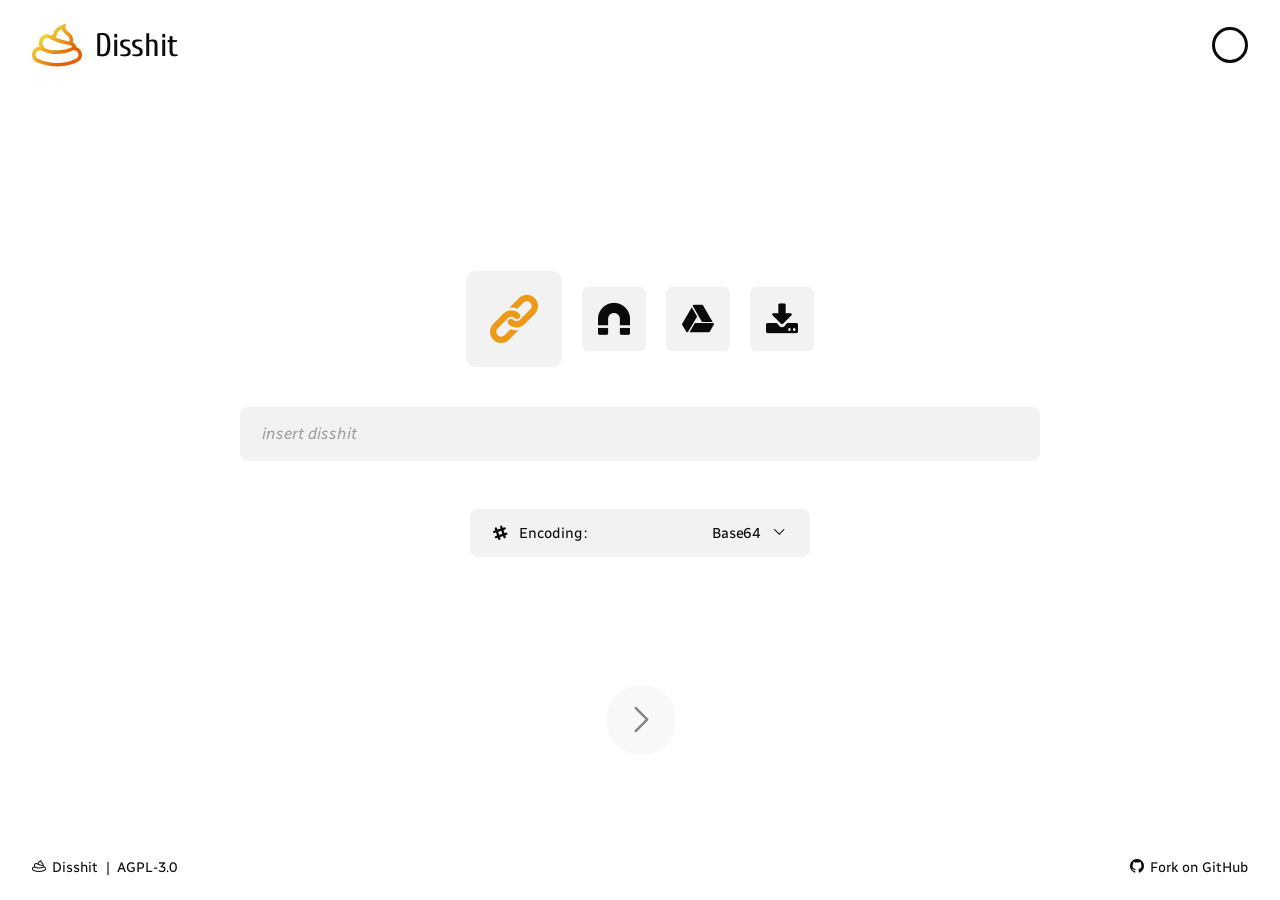
==== commit 3379ebb7: "20260310014526" ====
--- a/index.html
+++ b/index.html
@@ -122,7 +122,7 @@
                      </div>
                      <div class="op-list">
                         <ul>
-                           <li data-option="none">
+                           <li data-option="raw">
                               <span>None</span>
                               <i class="fa fa-tick"></i>
                            </li>
@@ -180,15 +180,23 @@
                            </ul>
                         </div>
                      </dropmenu>
-                     <button type="button" class="btn-shorten" tabindex="0">
-                        <i class="fa fa-right"></i>
+                     <button type="button" class="btn-shorten" data-state="ready" tabindex="0">
+                        <div>
+                           <i class="fa fa-right"></i>
+                           <div class="loading"></div>
+                           <i class="fa fa-warning esc"></i>
+                        </div>
                      </button>
                   </subdrop>
                   <button type="submit" class="btn-send" tabindex="-1">
                      <i class="fa fa-right"></i>
                   </button>
                   <button type="button" class="btn-copy" tabindex="0">
-                     <i class="fa fa-copy"></i>
+                     <div>
+                        <i class="fa fa-copy"></i>
+                        <span class="success"></span>
+                        <span class="failure"></span>
+                     </div>
                   </button>
                </sub>
             </form>
--- a/styles/fontasm.min.css
+++ b/styles/fontasm.min.css
@@ -1 +1 @@
-@font-face{font-family:Fontasm;src:url("../fonts/fontasm.woff2?20260220031856") format("woff2"),url("../fonts/fontasm.woff?20260220031856") format("woff");font-weight:400;font-style:normal}.fa{display:inline-block;font:normal normal normal 1rem Fontasm;font-size:inherit;text-rendering:auto;-webkit-font-smoothing:antialiased;-moz-osx-font-smoothing:grayscale}.fa.fa-disshit::before{content:"\e000"}.fa.fa-dissite::before{content:"\e001"}.fa.fa-clear::before{content:"\e002"}.fa.fa-down::before{content:"\e003"}.fa.fa-right::before{content:"\e004"}.fa.fa-tick::before{content:"\e005"}.fa.fa-newtab::before{content:"\e006"}.fa.fa-github::before{content:"\e007"}.fa.fa-encoding::before{content:"\e008"}.fa.fa-shortening::before{content:"\e009"}.fa.fa-link::before{content:"\e00a"}.fa.fa-magnet::before{content:"\e00b"}.fa.fa-download::before{content:"\e00c"}.fa.fa-gdrive::before{content:"\e00d"}.fa.fa-downl::before{content:"\e00e"}.fa.fa-downr::before{content:"\e00f"}.fa.fa-expire::before{content:"\e010"}.fa.fa-copy::before{content:"\e011"}+@font-face{font-family:Fontasm;src:url("../fonts/fontasm.woff2?20260226012245") format("woff2"),url("../fonts/fontasm.woff?20260226012245") format("woff");font-weight:400;font-style:normal}.fa{display:inline-block;font:normal normal normal 1rem Fontasm;font-size:inherit;text-rendering:auto;-webkit-font-smoothing:antialiased;-moz-osx-font-smoothing:grayscale}.fa.fa-disshit::before{content:"\e000"}.fa.fa-dissite::before{content:"\e001"}.fa.fa-clear::before{content:"\e002"}.fa.fa-down::before{content:"\e003"}.fa.fa-right::before{content:"\e004"}.fa.fa-tick::before{content:"\e005"}.fa.fa-newtab::before{content:"\e006"}.fa.fa-github::before{content:"\e007"}.fa.fa-encoding::before{content:"\e008"}.fa.fa-shortening::before{content:"\e009"}.fa.fa-link::before{content:"\e00a"}.fa.fa-magnet::before{content:"\e00b"}.fa.fa-download::before{content:"\e00c"}.fa.fa-gdrive::before{content:"\e00d"}.fa.fa-downl::before{content:"\e00e"}.fa.fa-downr::before{content:"\e00f"}.fa.fa-warning::before{content:"\e010"}.fa.fa-copy::before{content:"\e011"}
--- a/styles/main.css
+++ b/styles/main.css
@@ -4,6 +4,43 @@
   }
   50% {
     opacity: 0.2;
+  }
+}
+@keyframes loading-a {
+  0% {
+    clip-path: polygon(50% 50%, 0 0, 50% 0%, 50% 0%, 50% 0%, 50% 0%, 50% 0%);
+  }
+  12.5% {
+    clip-path: polygon(50% 50%, 0 0, 50% 0%, 100% 0%, 100% 0%, 100% 0%, 100% 0%);
+  }
+  25% {
+    clip-path: polygon(50% 50%, 0 0, 50% 0%, 100% 0%, 100% 100%, 100% 100%, 100% 100%);
+  }
+  50% {
+    clip-path: polygon(50% 50%, 0 0, 50% 0%, 100% 0%, 100% 100%, 50% 100%, 0% 100%);
+  }
+  62.5% {
+    clip-path: polygon(50% 50%, 100% 0, 100% 0%, 100% 0%, 100% 100%, 50% 100%, 0% 100%);
+  }
+  75% {
+    clip-path: polygon(50% 50%, 100% 100%, 100% 100%, 100% 100%, 100% 100%, 50% 100%, 0% 100%);
+  }
+  100% {
+    clip-path: polygon(50% 50%, 50% 100%, 50% 100%, 50% 100%, 50% 100%, 50% 100%, 0% 100%);
+  }
+}
+@keyframes loading-b {
+  0% {
+    transform: scaleY(1) rotate(0deg);
+  }
+  49.99% {
+    transform: scaleY(1) rotate(135deg);
+  }
+  50% {
+    transform: scaleY(-1) rotate(0deg);
+  }
+  100% {
+    transform: scaleY(-1) rotate(-135deg);
   }
 }
 * {
@@ -78,6 +115,11 @@
 @media screen and (max-width: 768px) {
   html {
     font-size: 9px;
+  }
+}
+@media screen and (max-width: 640px) {
+  html {
+    font-size: 8.5px;
   }
 }
 html, html body {
@@ -301,13 +343,11 @@
   justify-content: center;
   align-items: center;
   justify-content: center;
-  width: 100%;
-  gap: 12.8rem;
-}
-@media screen and (max-width: 640px) {
-  main section form sub {
-    flex-direction: column;
-  }
+  width: calc(100% - 4.8rem);
+  transition-duration: 0s;
+}
+main section form sub .btn-copy, main section form sub .btn-send {
+  margin-top: 12.8rem;
 }
 main section form subdrop {
   display: flex;
@@ -317,7 +357,7 @@
   gap: 1.6rem;
 }
 main section form dropmenu {
-  --_font-size: 1.5rem;
+  --_font-size: 1.45rem;
   --_height: 4.8rem;
   --_padding: 2.2rem;
   font-size: var(--_font-size);
@@ -427,52 +467,113 @@
   font-size: var(--_font-size);
   height: var(--_height);
   width: var(--_height);
-  max-width: 30rem;
+  min-width: var(--_height);
   padding: 0;
   cursor: not-allowed;
 }
-main section form .btn-send, main section form .btn-send i, main section form .btn-shorten, main section form .btn-shorten i, main section form .btn-copy, main section form .btn-copy i {
+main section form .btn-send, main section form .btn-send > *, main section form .btn-send i, main section form .btn-shorten, main section form .btn-shorten > *, main section form .btn-shorten i, main section form .btn-copy, main section form .btn-copy > *, main section form .btn-copy i {
   display: flex;
   align-items: center;
   justify-content: center;
   line-height: 1;
   border-radius: 100%;
 }
-main section form .btn-send i, main section form .btn-shorten i, main section form .btn-copy i {
-  height: 100%;
-  width: 100%;
+main section form .btn-send i:not(.esc), main section form .btn-shorten i:not(.esc), main section form .btn-copy i:not(.esc) {
   position: relative;
   right: -1px;
+}
+main section form .btn-send > *, main section form .btn-shorten > *, main section form .btn-copy > * {
+  height: 100%;
+  width: 100%;
   opacity: 0.5;
   background: var(--bg-lite);
   border: 1px solid transparent;
 }
-main section form .btn-send:hover i, main section form .btn-send:focus-visible i, main section form .btn-shorten:hover i, main section form .btn-shorten:focus-visible i, main section form .btn-copy:hover i, main section form .btn-copy:focus-visible i {
+main section form .btn-send:hover > *, main section form .btn-send:focus-visible > *, main section form .btn-shorten:hover > *, main section form .btn-shorten:focus-visible > *, main section form .btn-copy:hover > *, main section form .btn-copy:focus-visible > * {
   background: var(--bg-lite-h);
 }
-main section form .btn-send:focus-visible i, main section form .btn-shorten:focus-visible i, main section form .btn-copy:focus-visible i {
+main section form .btn-send:focus-visible > *, main section form .btn-shorten:focus-visible > *, main section form .btn-copy:focus-visible > * {
   border: 1px solid var(--border-color);
 }
 main section form .btn-send, main section form .btn-copy {
   transition: transform 0.1s ease-in-out;
 }
-main section form .btn-send:active i, main section form .btn-send[class*=keyboard-active] i, main section form .btn-copy:active i, main section form .btn-copy[class*=keyboard-active] i {
+main section form .btn-send:active > *, main section form .btn-send[class*=keyboard-active] > *, main section form .btn-copy:active > *, main section form .btn-copy[class*=keyboard-active] > * {
   transform: scale(0.75);
 }
 main section form .btn-shorten {
   --_height: 4.8rem;
-  --_font-size: 1.5rem;
-}
-main section form .btn-shorten, main section form .btn-shorten i {
+  --_font-size: 1.45rem;
+  position: relative;
+}
+main section form .btn-shorten .loading {
+  position: absolute;
+  width: var(--_font-size);
+  aspect-ratio: 1;
+  border-radius: 50%;
+  border: 2px solid var(--text-color);
+  animation: loading-a 0.8s infinite linear alternate, loading-b 1.6s infinite linear;
+}
+main section form .btn-shorten, main section form .btn-shorten > * {
   border-radius: 0.8rem;
 }
-main section form .btn-shorten:active i, main section form .btn-shorten[class*=keyboard-active] i {
+main section form .btn-shorten[data-state=ready] .loading, main section form .btn-shorten[data-state=ready] .fa-warning {
+  display: none;
+}
+main section form .btn-shorten[data-state=ready]:active > *, main section form .btn-shorten[data-state=ready][class*=keyboard-active] > * {
   transform: translateY(0.4rem);
+}
+main section form .btn-shorten[data-state=loading] .fa-right, main section form .btn-shorten[data-state=loading] .fa-warning {
+  display: none;
+}
+main section form .btn-shorten[data-state=warning] .fa-right, main section form .btn-shorten[data-state=warning] .loading {
+  display: none;
+}
+main section form .btn-shorten[data-state=warning] > div {
+  background: #dc2626;
+}
+main section form .btn-copy {
+  width: calc(var(--_length) * var(--_font-size));
+  transition: transform 0.1s ease-in-out, width 0.1s ease-in-out, color 0.1s linear;
+}
+main section form .btn-copy .success::before {
+  content: "Copied to Clipboard";
+}
+main section form .btn-copy .failure::before {
+  content: "Failed to Copy";
+}
+main section form .btn-copy .success, main section form .btn-copy .failure {
+  font-size: calc(var(--_font-size) / 2);
+  white-space: nowrap;
+  padding: 2rem;
+}
+main section form .btn-copy > div {
+  border-radius: calc(var(--_height) / 2);
+}
+main section form .btn-copy:not([class*=success-]):not([class*=failure-]) {
+  --_length: 2;
+}
+main section form .btn-copy:not([class*=success-]):not([class*=failure-]) .success, main section form .btn-copy:not([class*=success-]):not([class*=failure-]) .failure {
+  display: none;
+}
+main section form .btn-copy[class*=success-] {
+  --_length: 5.70;
+  color: #26dc26;
+}
+main section form .btn-copy[class*=success-] .failure, main section form .btn-copy[class*=success-] i {
+  display: none;
+}
+main section form .btn-copy[class*=failure-] {
+  --_length: 4.42;
+  color: #dc2626;
+}
+main section form .btn-copy[class*=failure-] .success, main section form .btn-copy[class*=failure-] i {
+  display: none;
 }
 main section form.text .btn-send, main section form .btn-shorten, main section form .btn-copy {
   cursor: pointer;
 }
-main section form.text .btn-send i, main section form .btn-shorten i, main section form .btn-copy i {
+main section form.text .btn-send > *, main section form .btn-shorten > *, main section form .btn-copy > * {
   opacity: 1;
 }
 main section form input.disabled {
@@ -547,13 +648,23 @@
 html[data-page=shorten] dropmenu[data-type=encoding],
 html[data-page=shorten] form .input label,
 html[data-page=shorten] .btn-send,
-html[data-page=shorten] .btn-clear {
+html[data-page=shorten] .btn-clear, html[data-page=shortened] .link-type li:not(.active),
+html[data-page=shortened] dropmenu[data-type=encoding],
+html[data-page=shortened] form .input label,
+html[data-page=shortened] .btn-send,
+html[data-page=shortened] .btn-clear {
   display: none !important;
 }
-html[data-page=shorten] .link-type li.active span {
+html[data-page=shorten] .link-type li.active span, html[data-page=shortened] .link-type li.active span {
   cursor: default;
   background: unset;
 }
-html[data-page=shorten] .link-type li.active span i {
+html[data-page=shorten] .link-type li.active span i, html[data-page=shortened] .link-type li.active span i {
   font-size: calc(var(--li-size) - var(--li-padding) * 0);
+}
+html[data-page=shortened] subdrop {
+  display: none !important;
+}
+html[data-page=shortened] main section form sub {
+  padding-top: 4.8rem;
 }/*# sourceMappingURL=main.css.map */
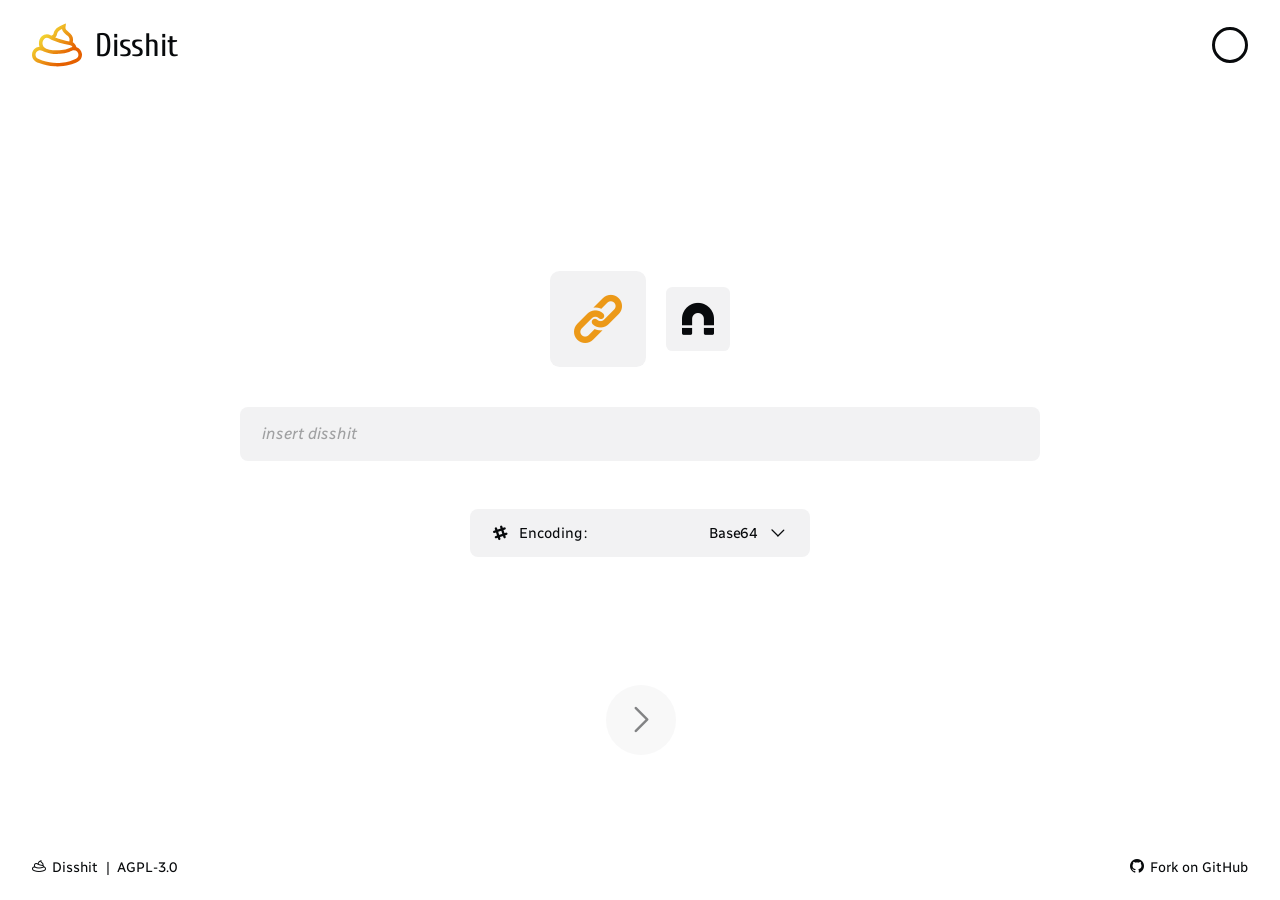
==== commit 3c71ad21: "20260318214239" ====
--- a/index.html
+++ b/index.html
@@ -56,11 +56,11 @@
 <body>
    <content>
       <header>
-         <a class="logo" href="/">
+         <a class="logo" href="/" tabindex="0">
             <svg xmlns="http://www.w3.org/2000/svg" version="1.1" viewBox="0 0 300 300"><defs><linearGradient id="a" x1="70.06" x2="288.83" y1="93.22" y2="312" gradientUnits="userSpaceOnUse"><stop offset="0" stop-color="#f2d230"/><stop offset=".6" stop-color="#e56000"/></linearGradient></defs><path d="M44.98 160.44c-.96-4.16-2.3-8.18-2.75-12.3-2.11-19.16 2.3-36.33 16.47-50.14 13.64-13.29 36.28-15.98 52.83-6.56 1.76 1 3.19 3.14 5.82 2.13 4.23-1.63 8.63-3.03 10.38-7.86.94-2.58 1.77-5.21 2.45-7.88 3.59-14.17 12.01-24.82 23.85-33.03 9.79-6.79 20.53-11.68 31.56-16 6.05-2.37 12.09-4.77 18.46-7.28-.5 3.41-.97 6.53-1.42 9.66-.61 4.21-1.29 8.41-1.8 12.63-.74 6.13.88 11.73 5.21 16.06 4.63 4.63 9.68 8.87 14.73 13.05 6.97 5.77 13.77 11.64 18.58 19.46 5.76 9.37 7.72 19.59 6.81 30.42-.32 3.85-1.07 7.66-1.62 11.4 3.01 2.39 6.31 4.68 9.21 7.39 5.93 5.53 9.87 12.38 12.46 20.05.25.74 1 1.58 1.72 1.86 17.38 6.83 28.06 19.4 31.34 37.71 3.59 20.03-6.19 39.57-24.23 49.62-15.25 8.49-31.66 14-48.5 18.31-30 7.68-60.52 10.41-91.41 8.99-32.05-1.47-63.24-7.34-93.05-19.47-7.16-2.91-14.35-6.1-20.84-10.23-12.3-7.83-19.36-19.5-20.89-34-2.07-19.6 5.39-35.05 21.6-46.25 5.98-4.13 12.88-6.39 23.04-7.72Zm104.95 97.08c8.87-.48 17.76-.81 26.61-1.49 17.2-1.31 34.12-4.38 50.72-9.07 12.73-3.59 25.17-7.96 36.82-14.34 8.7-4.77 13.95-12.05 14.52-22.02 1.2-20.82-20.09-34.8-38.99-25.9a187.18 187.18 0 0 1-16.98 7.02c-17.98 6.37-36.59 9.7-55.59 11.12-19.19 1.43-38.28.3-57.25-2.44-7.4-1.07-14.69-3.07-21.93-5-9.5-2.53-18.76-5.77-27.42-10.56-4.95-2.74-10.31-3.67-15.97-2.9-11.12 1.5-20.39 9.99-22.7 20.89-2.38 11.24 2.19 22.66 11.87 28.42 8.68 5.17 18.13 8.76 27.68 11.98 28.73 9.7 58.33 13.97 88.62 14.28Zm92.84-95.94c-.38-.61-.55-.93-.76-1.23-4.34-6.04-10.25-9.28-17.6-10.26-20.25-2.69-40.15-7-59.67-13.05-22.09-6.85-43.63-14.98-63.58-26.93-8.81-5.28-20.43-3.6-28.04 3.45-5.54 5.13-8.19 11.73-9.57 18.92-3.74 19.53 7.46 34.57 21.9 39.69 12.65 4.49 25.64 7.18 38.91 8.65 17.67 1.95 35.35 1.92 53-.31 15.58-1.97 30.76-5.52 45.33-11.46 6.53-2.66 12.68-6.28 20.07-7.46Zm-103.52-56.13c27.47 11.25 55.41 18.87 84.5 23.12 1.49-5.83 1.82-11.51.64-17.23-1.44-7.03-5.78-12.26-11.01-16.8-4.39-3.81-9-7.38-13.47-11.1-6.15-5.1-11.96-10.54-15.61-17.79-1.78-3.55-3.03-7.36-4.58-11.21-5.95 2.85-11.88 6.25-17.25 10.61-5.87 4.77-9.87 10.73-11.7 18.11-.09.36-.19.72-.29 1.09-2.08 7.79-4.54 15.39-11.22 21.2Z" fill="url(#a)"/></svg>
             <span>Disshit</span>
          </a>
-         <span class="btn-menu">
+         <span class="btn-menu" tabindex="0">
             <circle>
                <dot></dot>
             </circle>
@@ -81,7 +81,7 @@
                            <i class="fa fa-magnet"></i>
                         </span>
                      </li>
-                     <li data-label="gdrive" tabindex="0">
+                     <!-- <li data-label="gdrive" tabindex="0">
                         <span>
                            <i class="fa fa-gdrive"></i>
                         </span>
@@ -90,7 +90,7 @@
                         <span>
                            <i class="fa fa-download"></i>
                         </span>
-                     </li>
+                     </li> -->
                      <!-- <li>More...</li> -->
                      <input type="text" name="a" class="disabled" tabindex="-1">
                   </ul>
@@ -115,8 +115,8 @@
                            <input type="text" name="d" class="disabled random" tabindex="-1">
                            <span class="value"></span>
                            <anicon>
-                              <i class="fa fa-downl"></i>
-                              <i class="fa fa-downr"></i>
+                              <i class="fa fa-bar"></i>
+                              <i class="fa fa-bar"></i>
                            </anicon>
                         </div>
                      </div>
@@ -145,7 +145,7 @@
                         </ul>
                      </div>
                   </dropmenu>
-                  <subdrop>
+                  <subdrop data-state="ready">
                      <dropmenu data-type="shortening" style="--_count: 4">
                         <div tabindex="0" role="button" class="op-button">
                            <div>
@@ -154,8 +154,8 @@
                               <input type="text" class="disabled" tabindex="-1">
                               <span class="value"></span>
                               <anicon>
-                                 <i class="fa fa-downl"></i>
-                                 <i class="fa fa-downr"></i>
+                                 <i class="fa fa-bar"></i>
+                                 <i class="fa fa-bar"></i>
                               </anicon>
                            </div>
                         </div>
@@ -180,11 +180,12 @@
                            </ul>
                         </div>
                      </dropmenu>
-                     <button type="button" class="btn-shorten" data-state="ready" tabindex="0">
+                     <button type="button" class="btn-shorten" tabindex="0">
                         <div>
                            <i class="fa fa-right"></i>
                            <div class="loading"></div>
                            <i class="fa fa-warning esc"></i>
+                           <i class="fa fa-tick esc"></i>
                         </div>
                      </button>
                   </subdrop>
--- a/styles/fontasm.min.css
+++ b/styles/fontasm.min.css
@@ -1 +1 @@
-@font-face{font-family:Fontasm;src:url("../fonts/fontasm.woff2?20260226012245") format("woff2"),url("../fonts/fontasm.woff?20260226012245") format("woff");font-weight:400;font-style:normal}.fa{display:inline-block;font:normal normal normal 1rem Fontasm;font-size:inherit;text-rendering:auto;-webkit-font-smoothing:antialiased;-moz-osx-font-smoothing:grayscale}.fa.fa-disshit::before{content:"\e000"}.fa.fa-dissite::before{content:"\e001"}.fa.fa-clear::before{content:"\e002"}.fa.fa-down::before{content:"\e003"}.fa.fa-right::before{content:"\e004"}.fa.fa-tick::before{content:"\e005"}.fa.fa-newtab::before{content:"\e006"}.fa.fa-github::before{content:"\e007"}.fa.fa-encoding::before{content:"\e008"}.fa.fa-shortening::before{content:"\e009"}.fa.fa-link::before{content:"\e00a"}.fa.fa-magnet::before{content:"\e00b"}.fa.fa-download::before{content:"\e00c"}.fa.fa-gdrive::before{content:"\e00d"}.fa.fa-downl::before{content:"\e00e"}.fa.fa-downr::before{content:"\e00f"}.fa.fa-warning::before{content:"\e010"}.fa.fa-copy::before{content:"\e011"}+@font-face{font-family:Fontasm;src:url("../fonts/fontasm.woff2?20260317225626") format("woff2"),url("../fonts/fontasm.woff?20260317225626") format("woff");font-weight:400;font-style:normal}.fa{display:inline-block;font:normal normal normal 1rem Fontasm;font-size:inherit;text-rendering:auto;-webkit-font-smoothing:antialiased;-moz-osx-font-smoothing:grayscale}.fa.fa-disshit::before{content:"\e000"}.fa.fa-dissite::before{content:"\e001"}.fa.fa-clear::before{content:"\e002"}.fa.fa-down::before{content:"\e003"}.fa.fa-right::before{content:"\e004"}.fa.fa-tick::before{content:"\e005"}.fa.fa-newtab::before{content:"\e006"}.fa.fa-github::before{content:"\e007"}.fa.fa-encoding::before{content:"\e008"}.fa.fa-shortening::before{content:"\e009"}.fa.fa-link::before{content:"\e00a"}.fa.fa-magnet::before{content:"\e00b"}.fa.fa-download::before{content:"\e00c"}.fa.fa-gdrive::before{content:"\e00d"}.fa.fa-bar::before{content:"\e00e"}.fa.fa-warning::before{content:"\e00f"}.fa.fa-copy::before{content:"\e010"}
--- a/styles/main.css
+++ b/styles/main.css
@@ -355,6 +355,39 @@
   justify-content: center;
   width: 100%;
   gap: 1.6rem;
+  transition: opacity 0.1s linear;
+  opacity: 1;
+  position: relative;
+}
+main section form subdrop:not([data-state=ready]) dropmenu .op-button div {
+  transform: unset;
+}
+main section form subdrop[data-state=ready] .btn-shorten .loading, main section form subdrop[data-state=ready] .btn-shorten .fa-warning, main section form subdrop[data-state=ready] .btn-shorten .fa-tick {
+  display: none;
+}
+main section form subdrop[data-state=ready] .btn-shorten:active > *, main section form subdrop[data-state=ready] .btn-shorten[class*=keyboard-active] > * {
+  transform: translateY(0.4rem);
+}
+main section form subdrop[data-state=loading] .op-button anicon, main section form subdrop[data-state=warning] .op-button anicon, main section form subdrop[data-state*=success] .op-button anicon {
+  opacity: 0.15;
+}
+main section form subdrop[data-state=loading] .btn-shorten .fa-right, main section form subdrop[data-state=loading] .btn-shorten .fa-warning, main section form subdrop[data-state=loading] .btn-shorten .fa-tick {
+  display: none;
+}
+main section form subdrop[data-state=warning] .btn-shorten .fa-right, main section form subdrop[data-state=warning] .btn-shorten .loading, main section form subdrop[data-state=warning] .btn-shorten .fa-tick {
+  display: none;
+}
+main section form subdrop[data-state=warning] .btn-shorten > div {
+  background: var(--red);
+}
+main section form subdrop[data-state*=success] .btn-shorten .fa-right, main section form subdrop[data-state*=success] .btn-shorten .loading, main section form subdrop[data-state*=success] .btn-shorten .fa-warning {
+  display: none;
+}
+main section form subdrop[data-state*=success] .btn-shorten > div {
+  background: var(--green);
+}
+main section form subdrop[data-state*=fadeout] {
+  opacity: 0;
 }
 main section form dropmenu {
   --_font-size: 1.45rem;
@@ -372,7 +405,6 @@
 main section form dropmenu .op-button {
   height: 100%;
   width: 100%;
-  overflow: hidden;
 }
 main section form dropmenu .op-button div {
   height: 100%;
@@ -394,15 +426,16 @@
   text-align: right;
   flex: 1 0 auto;
 }
-main section form dropmenu .op-button anicon .fa-downl {
-  transform-origin: 33.62% 50%;
-  transform: rotate(0deg);
-}
-main section form dropmenu .op-button anicon .fa-downr {
-  transform-origin: 66.38% 50%;
-  transform: rotate(0deg);
+main section form dropmenu .op-button anicon .fa-bar:nth-of-type(1) {
+  transform-origin: 33.6187% 50%;
+  transform: rotate(45deg) translateX(-0.3rem);
+}
+main section form dropmenu .op-button anicon .fa-bar:nth-of-type(2) {
+  transform-origin: 66.3813% 50%;
+  transform: rotate(-45deg) translateX(0.3rem);
 }
 main section form dropmenu .op-button anicon i {
+  font-size: 1.8rem;
   transition: transform 0.1s linear;
 }
 main section form dropmenu .op-button:hover div, main section form dropmenu .op-button:focus-visible div {
@@ -452,11 +485,11 @@
 main section form dropmenu .op-list ul li:not(.active) .fa {
   display: none;
 }
-main section form dropmenu.expanded .op-button anicon .fa-downl {
-  transform: rotate(90deg);
-}
-main section form dropmenu.expanded .op-button anicon .fa-downr {
-  transform: rotate(-90deg);
+main section form dropmenu.expanded .op-button anicon .fa-bar:nth-of-type(1) {
+  transform: rotate(135deg) translateX(-0.3rem);
+}
+main section form dropmenu.expanded .op-button anicon .fa-bar:nth-of-type(2) {
+  transform: rotate(-135deg) translateX(0.3rem);
 }
 main section form dropmenu.expanded .op-list {
   height: calc(var(--_height) * var(--_count) + (var(--_padding)));
@@ -517,21 +550,6 @@
 main section form .btn-shorten, main section form .btn-shorten > * {
   border-radius: 0.8rem;
 }
-main section form .btn-shorten[data-state=ready] .loading, main section form .btn-shorten[data-state=ready] .fa-warning {
-  display: none;
-}
-main section form .btn-shorten[data-state=ready]:active > *, main section form .btn-shorten[data-state=ready][class*=keyboard-active] > * {
-  transform: translateY(0.4rem);
-}
-main section form .btn-shorten[data-state=loading] .fa-right, main section form .btn-shorten[data-state=loading] .fa-warning {
-  display: none;
-}
-main section form .btn-shorten[data-state=warning] .fa-right, main section form .btn-shorten[data-state=warning] .loading {
-  display: none;
-}
-main section form .btn-shorten[data-state=warning] > div {
-  background: #dc2626;
-}
 main section form .btn-copy {
   width: calc(var(--_length) * var(--_font-size));
   transition: transform 0.1s ease-in-out, width 0.1s ease-in-out, color 0.1s linear;
@@ -558,14 +576,14 @@
 }
 main section form .btn-copy[class*=success-] {
   --_length: 5.70;
-  color: #26dc26;
+  color: var(--green);
 }
 main section form .btn-copy[class*=success-] .failure, main section form .btn-copy[class*=success-] i {
   display: none;
 }
 main section form .btn-copy[class*=failure-] {
   --_length: 4.42;
-  color: #dc2626;
+  color: var(--red);
 }
 main section form .btn-copy[class*=failure-] .success, main section form .btn-copy[class*=failure-] i {
   display: none;
@@ -617,7 +635,7 @@
 main section form sup .link-type li:focus-visible span {
   border: 1px solid var(--border-color);
 }
-main section form sup .link-type li:not(.active):active span, main section form sup .link-type li[class*=keyboard-active] span {
+main section form sup .link-type li:not(.active):active span, main section form sup .link-type li:not(.active)[class*=keyboard-active] span {
   transform: scale(0.8);
 }
 main section form sup .link-type li.active span {
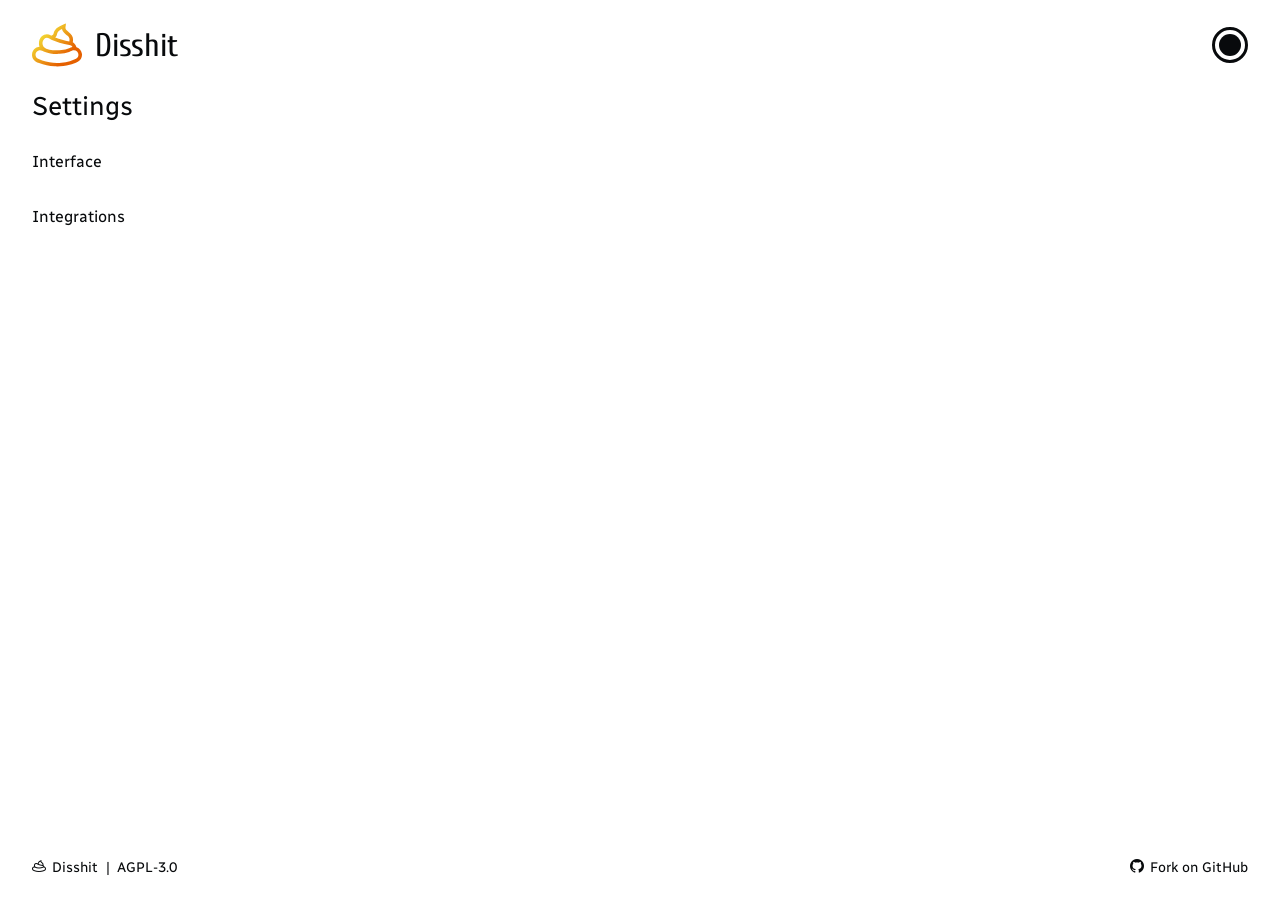
==== commit 89ced5ff: "settings in progress" ====
--- a/index.html
+++ b/index.html
@@ -53,8 +53,8 @@
    <script type="text/javascript" src="scripts/head.min.js"></script>
    <script type="text/javascript" src="scripts/theme.min.js"></script>
 </head>
-<body>
-   <content>
+<body class="showmenu">
+   <div class="container">
       <header>
          <a class="logo" href="/" tabindex="0">
             <svg xmlns="http://www.w3.org/2000/svg" version="1.1" viewBox="0 0 300 300"><defs><linearGradient id="a" x1="70.06" x2="288.83" y1="93.22" y2="312" gradientUnits="userSpaceOnUse"><stop offset="0" stop-color="#f2d230"/><stop offset=".6" stop-color="#e56000"/></linearGradient></defs><path d="M44.98 160.44c-.96-4.16-2.3-8.18-2.75-12.3-2.11-19.16 2.3-36.33 16.47-50.14 13.64-13.29 36.28-15.98 52.83-6.56 1.76 1 3.19 3.14 5.82 2.13 4.23-1.63 8.63-3.03 10.38-7.86.94-2.58 1.77-5.21 2.45-7.88 3.59-14.17 12.01-24.82 23.85-33.03 9.79-6.79 20.53-11.68 31.56-16 6.05-2.37 12.09-4.77 18.46-7.28-.5 3.41-.97 6.53-1.42 9.66-.61 4.21-1.29 8.41-1.8 12.63-.74 6.13.88 11.73 5.21 16.06 4.63 4.63 9.68 8.87 14.73 13.05 6.97 5.77 13.77 11.64 18.58 19.46 5.76 9.37 7.72 19.59 6.81 30.42-.32 3.85-1.07 7.66-1.62 11.4 3.01 2.39 6.31 4.68 9.21 7.39 5.93 5.53 9.87 12.38 12.46 20.05.25.74 1 1.58 1.72 1.86 17.38 6.83 28.06 19.4 31.34 37.71 3.59 20.03-6.19 39.57-24.23 49.62-15.25 8.49-31.66 14-48.5 18.31-30 7.68-60.52 10.41-91.41 8.99-32.05-1.47-63.24-7.34-93.05-19.47-7.16-2.91-14.35-6.1-20.84-10.23-12.3-7.83-19.36-19.5-20.89-34-2.07-19.6 5.39-35.05 21.6-46.25 5.98-4.13 12.88-6.39 23.04-7.72Zm104.95 97.08c8.87-.48 17.76-.81 26.61-1.49 17.2-1.31 34.12-4.38 50.72-9.07 12.73-3.59 25.17-7.96 36.82-14.34 8.7-4.77 13.95-12.05 14.52-22.02 1.2-20.82-20.09-34.8-38.99-25.9a187.18 187.18 0 0 1-16.98 7.02c-17.98 6.37-36.59 9.7-55.59 11.12-19.19 1.43-38.28.3-57.25-2.44-7.4-1.07-14.69-3.07-21.93-5-9.5-2.53-18.76-5.77-27.42-10.56-4.95-2.74-10.31-3.67-15.97-2.9-11.12 1.5-20.39 9.99-22.7 20.89-2.38 11.24 2.19 22.66 11.87 28.42 8.68 5.17 18.13 8.76 27.68 11.98 28.73 9.7 58.33 13.97 88.62 14.28Zm92.84-95.94c-.38-.61-.55-.93-.76-1.23-4.34-6.04-10.25-9.28-17.6-10.26-20.25-2.69-40.15-7-59.67-13.05-22.09-6.85-43.63-14.98-63.58-26.93-8.81-5.28-20.43-3.6-28.04 3.45-5.54 5.13-8.19 11.73-9.57 18.92-3.74 19.53 7.46 34.57 21.9 39.69 12.65 4.49 25.64 7.18 38.91 8.65 17.67 1.95 35.35 1.92 53-.31 15.58-1.97 30.76-5.52 45.33-11.46 6.53-2.66 12.68-6.28 20.07-7.46Zm-103.52-56.13c27.47 11.25 55.41 18.87 84.5 23.12 1.49-5.83 1.82-11.51.64-17.23-1.44-7.03-5.78-12.26-11.01-16.8-4.39-3.81-9-7.38-13.47-11.1-6.15-5.1-11.96-10.54-15.61-17.79-1.78-3.55-3.03-7.36-4.58-11.21-5.95 2.85-11.88 6.25-17.25 10.61-5.87 4.77-9.87 10.73-11.7 18.11-.09.36-.19.72-.29 1.09-2.08 7.79-4.54 15.39-11.22 21.2Z" fill="url(#a)"/></svg>
@@ -66,10 +66,10 @@
             </circle>
          </span>
       </header>
-      <main>
-         <section>
+      <content>
+         <main>
             <form action="/">
-               <sup>
+               <div class="sup">
                   <ul class="link-type">
                      <li data-label="link" tabindex="0">
                         <span>
@@ -94,7 +94,7 @@
                      <!-- <li>More...</li> -->
                      <input type="text" name="a" class="disabled" tabindex="-1">
                   </ul>
-               </sup>
+               </div>
                <div class="input">
                   <label>insert disshit</label>
                   <input type="text" name="b" id="inlink" required="">
@@ -105,7 +105,7 @@
                      <i class="fa fa-newtab"></i>
                   </a>
                </div>
-               <sub>
+               <div class="sub">
                   <dropmenu data-type="encoding" style="--_count: 5">
                      <div tabindex="0" role="button" class="op-button">
                         <div>
@@ -199,10 +199,19 @@
                         <span class="failure"></span>
                      </div>
                   </button>
-               </sub>
+               </div>
             </form>
-         </section>
-      </main>
+         </main>
+         <menu>
+            <h1>Settings</h1>
+            <section>
+               <h2>Interface</h2>
+            </section>
+            <section>
+               <h2>Integrations</h2>
+            </section>
+         </menu>
+      </content>
       <footer>
          <about>
             <a href="https://github.com/Disshit">
@@ -219,7 +228,7 @@
             </a>
          </github>
       </footer>
-   </content>
+   </div>
    <script type="text/javascript" src="scripts/body.min.js"></script>
    <!-- <script type="text/javascript" src="/scripts/body/default.min.js"></script>
    <script type="text/javascript" src="/scripts/body/input.min.js"></script>
--- a/styles/main.css
+++ b/styles/main.css
@@ -47,7 +47,7 @@
   scrollbar-width: thin !important;
   scrollbar-color: var(--accent-color) rgba(0, 0, 0, 0) !important;
   outline: none;
-  -webkit-tap-highlight-color: transparent;
+  -webkit-tap-highlight-color: transparent !important;
 }
 *::-webkit-scrollbar {
   width: 7px !important;
@@ -60,9 +60,9 @@
   background: rgba(0, 0, 0, 0) !important;
 }
 *, *::before, *::after {
-  box-sizing: border-box;
   transition-duration: 0.075s;
   transition-timing-function: ease-in-out;
+  box-sizing: border-box;
 }
 
 ::-moz-selection {
@@ -75,13 +75,26 @@
   background: var(--accent-color);
 }
 
+circle, dot,
+button, ul, li,
+h1, h2, h3, h4, h5, h6,
+menu {
+  all: unset;
+}
+
+circle, dot {
+  transition-duration: 0.075s;
+  transition-timing-function: ease-in-out;
+  box-sizing: border-box;
+}
+
+menu {
+  box-sizing: border-box;
+}
+
 a, a:visited {
   color: var(--text-color);
   text-decoration: none;
-}
-
-button, ul, li {
-  all: unset;
 }
 
 header, footer, .options, form label, dropmenu {
@@ -110,17 +123,7 @@
   --sans: 'Radio Canada', sans-serif;
   --mono: 'Courier Prime', monospace;
   --logo: 'Cuprum', sans-serif;
-  font-size: 10px;
-}
-@media screen and (max-width: 768px) {
-  html {
-    font-size: 9px;
-  }
-}
-@media screen and (max-width: 640px) {
-  html {
-    font-size: 8.5px;
-  }
+  font-size: 62.5%;
 }
 html, html body {
   height: 100%;
@@ -135,30 +138,36 @@
   color: var(--text-color);
 }
 
-content {
+.container {
   display: flex;
   flex-direction: column;
   height: 100%;
   width: 100%;
-}
-content header, content footer {
+  position: relative;
+}
+.container header, .container footer {
   display: flex;
   width: 100%;
   align-items: center;
   justify-content: space-between;
   padding: 0 3.2rem;
 }
-content header {
+.container header {
   height: 5rem;
   margin: 2rem auto;
 }
-content footer {
+.container footer {
   height: 4rem;
   margin: 1.25rem auto;
 }
-content main {
+.container content {
   flex: 1 0 auto;
-  display: flex;
+  margin: 0;
+  padding: 0;
+  display: flex;
+  align-items: center;
+  justify-content: center;
+  position: relative;
 }
 
 header .logo {
@@ -209,13 +218,6 @@
   transform: scale(0.65);
 }
 
-body.open-menu header .btn-menu circle {
-  animation: unset;
-}
-body.open-menu header .btn-menu circle dot {
-  transform: scale(1);
-}
-
 footer {
   font-size: 1.4rem;
 }
@@ -228,12 +230,7 @@
   gap: 0.6rem;
 }
 
-main {
-  display: flex;
-  align-items: center;
-  justify-content: center;
-}
-main section {
+content main {
   height: 100%;
   max-height: 60rem;
   width: calc(100% - 4.5rem);
@@ -244,7 +241,7 @@
   justify-content: center;
   gap: 3.2rem;
 }
-main section form {
+content main form {
   display: flex;
   flex-direction: column;
   align-items: center;
@@ -253,7 +250,7 @@
   gap: 4.8rem;
   margin: 12.8rem 0 2rem 0; /* Center the input box */
 }
-main section form .input {
+content main form .input {
   --_height: 5.4rem;
   --_font-size: 2rem;
   --_padding: 2.2rem;
@@ -269,13 +266,13 @@
   border: 1px solid var(--border-color);
   z-index: 0;
 }
-main section form .input label {
+content main form .input label {
   position: absolute;
   left: var(--_padding);
   opacity: 0.35;
   font-style: italic;
 }
-main section form .input input[type=text] {
+content main form .input input[type=text] {
   width: 1px;
   flex: 1 0 auto;
   background: transparent;
@@ -288,7 +285,7 @@
   position: relative;
   z-index: 1;
 }
-main section form .input .btn-clear, main section form .input .btn-newtab {
+content main form .input .btn-clear, content main form .input .btn-newtab {
   --_font-size: 1.8rem;
   height: var(--_height);
   width: calc(var(--_padding) * 2 + var(--_font-size));
@@ -298,46 +295,46 @@
   right: 0;
   z-index: 2;
 }
-main section form .input .btn-clear, main section form .input .btn-clear i, main section form .input .btn-newtab, main section form .input .btn-newtab i {
+content main form .input .btn-clear, content main form .input .btn-clear i, content main form .input .btn-newtab, content main form .input .btn-newtab i {
   display: flex;
   align-items: center;
   justify-content: center;
   line-height: 1;
 }
-main section form .input .btn-clear i, main section form .input .btn-newtab i {
+content main form .input .btn-clear i, content main form .input .btn-newtab i {
   background: transparent;
   height: calc(var(--_height) / 1.5);
   width: calc(var(--_height) / 1.5);
   border-radius: 100%;
 }
-main section form .input .btn-clear:hover i, main section form .input .btn-clear:focus-visible i, main section form .input .btn-newtab:hover i, main section form .input .btn-newtab:focus-visible i {
+content main form .input .btn-clear:hover i, content main form .input .btn-clear:focus-visible i, content main form .input .btn-newtab:hover i, content main form .input .btn-newtab:focus-visible i {
   background: var(--clear-hover);
 }
-main section form .input .btn-newtab {
+content main form .input .btn-newtab {
   transform: scale(1);
   position: relative;
   z-index: 1;
   cursor: pointer;
 }
-main section form .input .btn-newtab:active i, main section form .input .btn-newtab[class*=keyboard-active] i {
+content main form .input .btn-newtab:active i, content main form .input .btn-newtab[class*=keyboard-active] i {
   transform: scale(0.65);
 }
-main section form .input:focus-within {
+content main form .input:focus-within {
   background: var(--bg-lite-h);
 }
-main section form.text .btn-clear {
+content main form.text .btn-clear {
   transform: scale(1);
   position: relative;
   z-index: 1;
   cursor: pointer;
 }
-main section form.text .btn-clear:active i, main section form.text .btn-clear[class*=keyboard-active] i {
+content main form.text .btn-clear:active i, content main form.text .btn-clear[class*=keyboard-active] i {
   transform: scale(0.65);
 }
-main section form.text label {
-  display: none;
-}
-main section form sub {
+content main form.text label {
+  display: none;
+}
+content main form .sub {
   display: flex;
   flex-direction: column;
   justify-content: center;
@@ -346,10 +343,10 @@
   width: calc(100% - 4.8rem);
   transition-duration: 0s;
 }
-main section form sub .btn-copy, main section form sub .btn-send {
+content main form .sub .btn-copy, content main form .sub .btn-send {
   margin-top: 12.8rem;
 }
-main section form subdrop {
+content main form subdrop {
   display: flex;
   align-items: center;
   justify-content: center;
@@ -359,37 +356,37 @@
   opacity: 1;
   position: relative;
 }
-main section form subdrop:not([data-state=ready]) dropmenu .op-button div {
+content main form subdrop:not([data-state=ready]) dropmenu .op-button div {
   transform: unset;
 }
-main section form subdrop[data-state=ready] .btn-shorten .loading, main section form subdrop[data-state=ready] .btn-shorten .fa-warning, main section form subdrop[data-state=ready] .btn-shorten .fa-tick {
-  display: none;
-}
-main section form subdrop[data-state=ready] .btn-shorten:active > *, main section form subdrop[data-state=ready] .btn-shorten[class*=keyboard-active] > * {
+content main form subdrop[data-state=ready] .btn-shorten .loading, content main form subdrop[data-state=ready] .btn-shorten .fa-warning, content main form subdrop[data-state=ready] .btn-shorten .fa-tick {
+  display: none;
+}
+content main form subdrop[data-state=ready] .btn-shorten:active > *, content main form subdrop[data-state=ready] .btn-shorten[class*=keyboard-active] > * {
   transform: translateY(0.4rem);
 }
-main section form subdrop[data-state=loading] .op-button anicon, main section form subdrop[data-state=warning] .op-button anicon, main section form subdrop[data-state*=success] .op-button anicon {
+content main form subdrop[data-state=loading] .op-button anicon, content main form subdrop[data-state=warning] .op-button anicon, content main form subdrop[data-state*=success] .op-button anicon {
   opacity: 0.15;
 }
-main section form subdrop[data-state=loading] .btn-shorten .fa-right, main section form subdrop[data-state=loading] .btn-shorten .fa-warning, main section form subdrop[data-state=loading] .btn-shorten .fa-tick {
-  display: none;
-}
-main section form subdrop[data-state=warning] .btn-shorten .fa-right, main section form subdrop[data-state=warning] .btn-shorten .loading, main section form subdrop[data-state=warning] .btn-shorten .fa-tick {
-  display: none;
-}
-main section form subdrop[data-state=warning] .btn-shorten > div {
+content main form subdrop[data-state=loading] .btn-shorten .fa-right, content main form subdrop[data-state=loading] .btn-shorten .fa-warning, content main form subdrop[data-state=loading] .btn-shorten .fa-tick {
+  display: none;
+}
+content main form subdrop[data-state=warning] .btn-shorten .fa-right, content main form subdrop[data-state=warning] .btn-shorten .loading, content main form subdrop[data-state=warning] .btn-shorten .fa-tick {
+  display: none;
+}
+content main form subdrop[data-state=warning] .btn-shorten > div {
   background: var(--red);
 }
-main section form subdrop[data-state*=success] .btn-shorten .fa-right, main section form subdrop[data-state*=success] .btn-shorten .loading, main section form subdrop[data-state*=success] .btn-shorten .fa-warning {
-  display: none;
-}
-main section form subdrop[data-state*=success] .btn-shorten > div {
+content main form subdrop[data-state*=success] .btn-shorten .fa-right, content main form subdrop[data-state*=success] .btn-shorten .loading, content main form subdrop[data-state*=success] .btn-shorten .fa-warning {
+  display: none;
+}
+content main form subdrop[data-state*=success] .btn-shorten > div {
   background: var(--green);
 }
-main section form subdrop[data-state*=fadeout] {
+content main form subdrop[data-state*=fadeout] {
   opacity: 0;
 }
-main section form dropmenu {
+content main form dropmenu {
   --_font-size: 1.45rem;
   --_height: 4.8rem;
   --_padding: 2.2rem;
@@ -402,11 +399,11 @@
   padding: 0;
   cursor: pointer;
 }
-main section form dropmenu .op-button {
-  height: 100%;
-  width: 100%;
-}
-main section form dropmenu .op-button div {
+content main form dropmenu .op-button {
+  height: 100%;
+  width: 100%;
+}
+content main form dropmenu .op-button div {
   height: 100%;
   width: 100%;
   display: flex;
@@ -418,36 +415,36 @@
   border-radius: 0.8rem;
   border: 1px solid transparent;
 }
-main section form dropmenu .op-button div span:not(.value)::after {
+content main form dropmenu .op-button div span:not(.value)::after {
   content: ":";
   margin-left: 1px;
 }
-main section form dropmenu .op-button div span.value {
+content main form dropmenu .op-button div span.value {
   text-align: right;
   flex: 1 0 auto;
 }
-main section form dropmenu .op-button anicon .fa-bar:nth-of-type(1) {
+content main form dropmenu .op-button anicon .fa-bar:nth-of-type(1) {
   transform-origin: 33.6187% 50%;
   transform: rotate(45deg) translateX(-0.3rem);
 }
-main section form dropmenu .op-button anicon .fa-bar:nth-of-type(2) {
+content main form dropmenu .op-button anicon .fa-bar:nth-of-type(2) {
   transform-origin: 66.3813% 50%;
   transform: rotate(-45deg) translateX(0.3rem);
 }
-main section form dropmenu .op-button anicon i {
+content main form dropmenu .op-button anicon i {
   font-size: 1.8rem;
   transition: transform 0.1s linear;
 }
-main section form dropmenu .op-button:hover div, main section form dropmenu .op-button:focus-visible div {
+content main form dropmenu .op-button:hover div, content main form dropmenu .op-button:focus-visible div {
   background: var(--bg-lite-h);
 }
-main section form dropmenu .op-button:focus-visible div {
+content main form dropmenu .op-button:focus-visible div {
   border: 1px solid var(--border-color);
 }
-main section form dropmenu .op-button:active div, main section form dropmenu .op-button[class*=keyboard-active] div {
+content main form dropmenu .op-button:active div, content main form dropmenu .op-button[class*=keyboard-active] div {
   transform: translateY(0.4rem);
 }
-main section form dropmenu .op-list {
+content main form dropmenu .op-list {
   position: absolute;
   top: calc(100% + 4px);
   left: 0;
@@ -456,7 +453,7 @@
   height: 0;
   z-index: 2;
 }
-main section form dropmenu .op-list ul {
+content main form dropmenu .op-list ul {
   height: calc(var(--_height) * var(--_count) + (var(--_padding)));
   padding: 0;
   margin: 0;
@@ -466,35 +463,35 @@
   border-radius: 0.8rem;
   overflow: hidden;
 }
-main section form dropmenu .op-list ul li {
+content main form dropmenu .op-list ul li {
   height: var(--_height);
   padding: 0 var(--_padding) 0 calc(var(--_padding) / 2 * 3 + var(--_font-size));
   display: flex;
   align-items: center;
   justify-content: space-between;
 }
-main section form dropmenu .op-list ul li:hover, main section form dropmenu .op-list ul li:focus-visible {
+content main form dropmenu .op-list ul li:hover, content main form dropmenu .op-list ul li:focus-visible {
   background: var(--bg-lite-hh);
 }
-main section form dropmenu .op-list ul li:first-child {
+content main form dropmenu .op-list ul li:first-child {
   margin-top: calc(var(--_padding) / 2);
 }
-main section form dropmenu .op-list ul li:last-child {
+content main form dropmenu .op-list ul li:last-child {
   margin-bottom: calc(var(--_padding) / 2);
 }
-main section form dropmenu .op-list ul li:not(.active) .fa {
-  display: none;
-}
-main section form dropmenu.expanded .op-button anicon .fa-bar:nth-of-type(1) {
+content main form dropmenu .op-list ul li:not(.active) .fa {
+  display: none;
+}
+content main form dropmenu.expanded .op-button anicon .fa-bar:nth-of-type(1) {
   transform: rotate(135deg) translateX(-0.3rem);
 }
-main section form dropmenu.expanded .op-button anicon .fa-bar:nth-of-type(2) {
+content main form dropmenu.expanded .op-button anicon .fa-bar:nth-of-type(2) {
   transform: rotate(-135deg) translateX(0.3rem);
 }
-main section form dropmenu.expanded .op-list {
+content main form dropmenu.expanded .op-list {
   height: calc(var(--_height) * var(--_count) + (var(--_padding)));
 }
-main section form .btn-send, main section form .btn-shorten, main section form .btn-copy {
+content main form .btn-send, content main form .btn-shorten, content main form .btn-copy {
   --_font-size: 3.5rem;
   --_height: 7rem;
   font-size: var(--_font-size);
@@ -504,42 +501,42 @@
   padding: 0;
   cursor: not-allowed;
 }
-main section form .btn-send, main section form .btn-send > *, main section form .btn-send i, main section form .btn-shorten, main section form .btn-shorten > *, main section form .btn-shorten i, main section form .btn-copy, main section form .btn-copy > *, main section form .btn-copy i {
+content main form .btn-send, content main form .btn-send > *, content main form .btn-send i, content main form .btn-shorten, content main form .btn-shorten > *, content main form .btn-shorten i, content main form .btn-copy, content main form .btn-copy > *, content main form .btn-copy i {
   display: flex;
   align-items: center;
   justify-content: center;
   line-height: 1;
   border-radius: 100%;
 }
-main section form .btn-send i:not(.esc), main section form .btn-shorten i:not(.esc), main section form .btn-copy i:not(.esc) {
+content main form .btn-send i:not(.esc), content main form .btn-shorten i:not(.esc), content main form .btn-copy i:not(.esc) {
   position: relative;
   right: -1px;
 }
-main section form .btn-send > *, main section form .btn-shorten > *, main section form .btn-copy > * {
+content main form .btn-send > *, content main form .btn-shorten > *, content main form .btn-copy > * {
   height: 100%;
   width: 100%;
   opacity: 0.5;
   background: var(--bg-lite);
   border: 1px solid transparent;
 }
-main section form .btn-send:hover > *, main section form .btn-send:focus-visible > *, main section form .btn-shorten:hover > *, main section form .btn-shorten:focus-visible > *, main section form .btn-copy:hover > *, main section form .btn-copy:focus-visible > * {
+content main form .btn-send:hover > *, content main form .btn-send:focus-visible > *, content main form .btn-shorten:hover > *, content main form .btn-shorten:focus-visible > *, content main form .btn-copy:hover > *, content main form .btn-copy:focus-visible > * {
   background: var(--bg-lite-h);
 }
-main section form .btn-send:focus-visible > *, main section form .btn-shorten:focus-visible > *, main section form .btn-copy:focus-visible > * {
+content main form .btn-send:focus-visible > *, content main form .btn-shorten:focus-visible > *, content main form .btn-copy:focus-visible > * {
   border: 1px solid var(--border-color);
 }
-main section form .btn-send, main section form .btn-copy {
+content main form .btn-send, content main form .btn-copy {
   transition: transform 0.1s ease-in-out;
 }
-main section form .btn-send:active > *, main section form .btn-send[class*=keyboard-active] > *, main section form .btn-copy:active > *, main section form .btn-copy[class*=keyboard-active] > * {
+content main form .btn-send:active > *, content main form .btn-send[class*=keyboard-active] > *, content main form .btn-copy:active > *, content main form .btn-copy[class*=keyboard-active] > * {
   transform: scale(0.75);
 }
-main section form .btn-shorten {
+content main form .btn-shorten {
   --_height: 4.8rem;
   --_font-size: 1.45rem;
   position: relative;
 }
-main section form .btn-shorten .loading {
+content main form .btn-shorten .loading {
   position: absolute;
   width: var(--_font-size);
   aspect-ratio: 1;
@@ -547,54 +544,54 @@
   border: 2px solid var(--text-color);
   animation: loading-a 0.8s infinite linear alternate, loading-b 1.6s infinite linear;
 }
-main section form .btn-shorten, main section form .btn-shorten > * {
+content main form .btn-shorten, content main form .btn-shorten > * {
   border-radius: 0.8rem;
 }
-main section form .btn-copy {
+content main form .btn-copy {
   width: calc(var(--_length) * var(--_font-size));
   transition: transform 0.1s ease-in-out, width 0.1s ease-in-out, color 0.1s linear;
 }
-main section form .btn-copy .success::before {
+content main form .btn-copy .success::before {
   content: "Copied to Clipboard";
 }
-main section form .btn-copy .failure::before {
+content main form .btn-copy .failure::before {
   content: "Failed to Copy";
 }
-main section form .btn-copy .success, main section form .btn-copy .failure {
+content main form .btn-copy .success, content main form .btn-copy .failure {
   font-size: calc(var(--_font-size) / 2);
   white-space: nowrap;
   padding: 2rem;
 }
-main section form .btn-copy > div {
+content main form .btn-copy > div {
   border-radius: calc(var(--_height) / 2);
 }
-main section form .btn-copy:not([class*=success-]):not([class*=failure-]) {
+content main form .btn-copy:not([class*=success-]):not([class*=failure-]) {
   --_length: 2;
 }
-main section form .btn-copy:not([class*=success-]):not([class*=failure-]) .success, main section form .btn-copy:not([class*=success-]):not([class*=failure-]) .failure {
-  display: none;
-}
-main section form .btn-copy[class*=success-] {
+content main form .btn-copy:not([class*=success-]):not([class*=failure-]) .success, content main form .btn-copy:not([class*=success-]):not([class*=failure-]) .failure {
+  display: none;
+}
+content main form .btn-copy[class*=success-] {
   --_length: 5.70;
   color: var(--green);
 }
-main section form .btn-copy[class*=success-] .failure, main section form .btn-copy[class*=success-] i {
-  display: none;
-}
-main section form .btn-copy[class*=failure-] {
+content main form .btn-copy[class*=success-] .failure, content main form .btn-copy[class*=success-] i {
+  display: none;
+}
+content main form .btn-copy[class*=failure-] {
   --_length: 4.42;
   color: var(--red);
 }
-main section form .btn-copy[class*=failure-] .success, main section form .btn-copy[class*=failure-] i {
-  display: none;
-}
-main section form.text .btn-send, main section form .btn-shorten, main section form .btn-copy {
+content main form .btn-copy[class*=failure-] .success, content main form .btn-copy[class*=failure-] i {
+  display: none;
+}
+content main form.text .btn-send, content main form .btn-shorten, content main form .btn-copy {
   cursor: pointer;
 }
-main section form.text .btn-send > *, main section form .btn-shorten > *, main section form .btn-copy > * {
+content main form.text .btn-send > *, content main form .btn-shorten > *, content main form .btn-copy > * {
   opacity: 1;
 }
-main section form input.disabled {
+content main form input.disabled {
   height: 0;
   width: 0;
   padding: 0;
@@ -603,21 +600,21 @@
   top: -200svh;
   left: -200svw;
 }
-main section form sup .link-type {
+content main form .sup .link-type {
   display: flex;
   align-items: center;
   justify-content: center;
   gap: 2rem;
   transition: gap 0.1s ease-in-out;
 }
-main section form sup .link-type li {
+content main form .sup .link-type li {
   --li-size: 6rem;
   --li-padding: 1rem;
   height: calc(var(--li-size) + var(--li-padding) * 2);
   width: calc(var(--li-size) + var(--li-padding) * 2);
   transition: transform 0.1s ease-in-out, margin 0.1s ease-in-out;
 }
-main section form sup .link-type li span {
+content main form .sup .link-type li span {
   height: 100%;
   width: 100%;
   display: flex;
@@ -629,34 +626,74 @@
   border: 1px solid transparent;
   transition: background 0.075s ease-in-out, transform 0.1s ease-in-out;
 }
-main section form sup .link-type li:hover span, main section form sup .link-type li:focus-visible span {
+content main form .sup .link-type li:hover span, content main form .sup .link-type li:focus-visible span {
   background: var(--bg-lite-h);
 }
-main section form sup .link-type li:focus-visible span {
+content main form .sup .link-type li:focus-visible span {
   border: 1px solid var(--border-color);
 }
-main section form sup .link-type li:not(.active):active span, main section form sup .link-type li:not(.active)[class*=keyboard-active] span {
+content main form .sup .link-type li:not(.active):active span, content main form .sup .link-type li:not(.active)[class*=keyboard-active] span {
   transform: scale(0.8);
 }
-main section form sup .link-type li.active span {
+content main form .sup .link-type li.active span {
   color: var(--accent-color);
 }
-main section form sup .link-type li .fa {
+content main form .sup .link-type li .fa {
   font-size: calc(var(--li-size) - var(--li-padding) * 2);
   line-height: 1;
 }
-main section form sup .link-type:has(li.active) {
+content main form .sup .link-type:has(li.active) {
   gap: 0.4rem;
 }
-main section form sup .link-type:has(li.active) li:not(.active) {
+content main form .sup .link-type:has(li.active) li:not(.active) {
   transform: scale(0.8);
 }
-main section form sup .link-type:has(li.active) li.active {
+content main form .sup .link-type:has(li.active) li.active {
   transform: scale(1.2);
   margin: 0 1.6rem;
 }
-main section form sup .link-type.sliding li:active span {
+content main form .sup .link-type.sliding li:active span {
   transform: unset;
+}
+
+content menu {
+  position: absolute;
+  display: flex;
+  flex-direction: column;
+  height: 100%;
+  width: 100%;
+  background: var(--bg-deep);
+  padding: 0 3.2rem;
+}
+content menu section {
+  padding-top: 1.8rem;
+  width: 100%;
+  height: -moz-fit-content;
+  height: fit-content;
+}
+content menu section:not(:last-of-type) {
+  border-bottom: 1px solid var(--border-color);
+  padding-bottom: 1.8rem;
+}
+content menu > h1 {
+  font-size: 2.6rem;
+  padding-bottom: 1.2rem;
+}
+
+body content menu {
+  opacity: 0;
+  z-index: -1;
+  transition: opacity 0.1s linear;
+}
+body.showmenu header .btn-menu circle {
+  animation: unset;
+}
+body.showmenu header .btn-menu circle dot {
+  transform: scale(1);
+}
+body.showmenu content menu {
+  opacity: 1;
+  z-index: 0;
 }
 
 html[data-page=home] subdrop, html[data-page=home] .btn-copy, html[data-page=home] .btn-newtab {
@@ -683,6 +720,6 @@
 html[data-page=shortened] subdrop {
   display: none !important;
 }
-html[data-page=shortened] main section form sub {
+html[data-page=shortened] content main form .sub {
   padding-top: 4.8rem;
 }/*# sourceMappingURL=main.css.map */
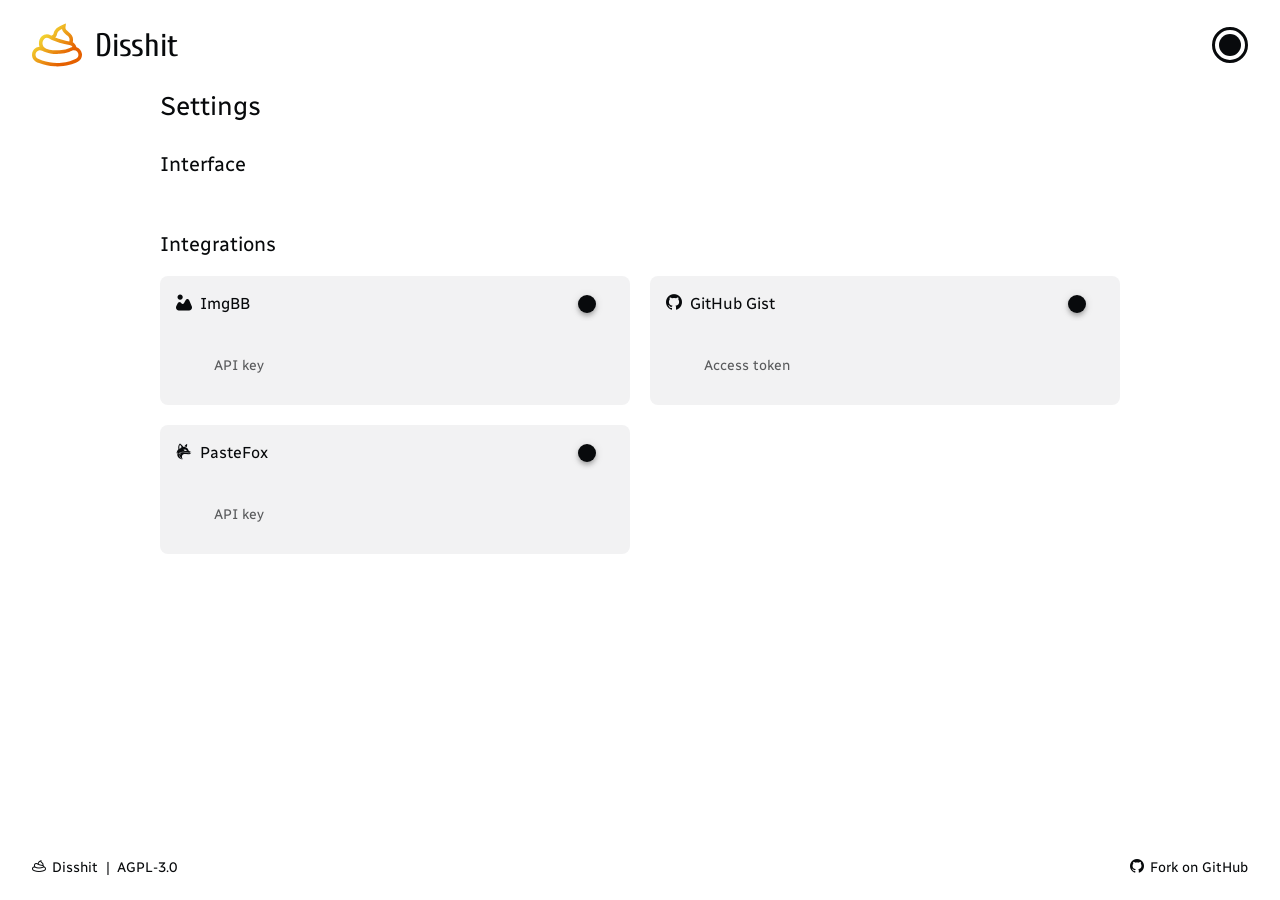
==== commit fe9fc6e3: "added integration ui" ====
--- a/index.html
+++ b/index.html
@@ -53,7 +53,7 @@
    <script type="text/javascript" src="scripts/head.min.js"></script>
    <script type="text/javascript" src="scripts/theme.min.js"></script>
 </head>
-<body class="showmenu">
+<body class="showmenu noduration">
    <div class="container">
       <header>
          <a class="logo" href="/" tabindex="0">
@@ -61,9 +61,9 @@
             <span>Disshit</span>
          </a>
          <span class="btn-menu" tabindex="0">
-            <circle>
-               <dot></dot>
-            </circle>
+            <span class="circle">
+               <span class="dot"></span>
+            </span>
          </span>
       </header>
       <content>
@@ -206,9 +206,58 @@
             <h1>Settings</h1>
             <section>
                <h2>Interface</h2>
+               <div></div>
             </section>
             <section>
                <h2>Integrations</h2>
+               <div class="sub-section">
+                  <div class="sub-title">
+                     <i class="fa fa-image"></i>
+                     <h3>ImgBB</h3>
+                     <label class="material-switch">
+                        <input type="checkbox">
+                        <span class="material-track">
+                           <span class="material-thumb"></span>
+                        </span>
+                     </label>
+                  </div>
+                  <div class="input-box">
+                     <input type="text">
+                     <label>API key</label>
+                  </div>
+               </div>
+               <div class="sub-section">
+                  <div class="sub-title">
+                     <i class="fa fa-github"></i>
+                     <h3>GitHub Gist</h3>
+                     <label class="material-switch">
+                        <input type="checkbox">
+                        <span class="material-track">
+                           <span class="material-thumb"></span>
+                        </span>
+                     </label>
+                  </div>
+                  <div class="input-box">
+                     <input type="text">
+                     <label>Access token</label>
+                  </div>
+               </div>
+               <div class="sub-section">
+                  <div class="sub-title">
+                     <i class="fa fa-pastefox"></i>
+                     <h3>PasteFox</h3>
+                     <label class="material-switch">
+                        <input type="checkbox">
+                        <span class="material-track">
+                           <span class="material-thumb"></span>
+                        </span>
+                     </label>
+                  </div>
+                  <div class="input-box">
+                     <input type="text">
+                     <label>API key</label>
+                  </div>
+               </div>
             </section>
          </menu>
       </content>
--- a/styles/fontasm.min.css
+++ b/styles/fontasm.min.css
@@ -1 +1 @@
-@font-face{font-family:Fontasm;src:url("../fonts/fontasm.woff2?20260317225626") format("woff2"),url("../fonts/fontasm.woff?20260317225626") format("woff");font-weight:400;font-style:normal}.fa{display:inline-block;font:normal normal normal 1rem Fontasm;font-size:inherit;text-rendering:auto;-webkit-font-smoothing:antialiased;-moz-osx-font-smoothing:grayscale}.fa.fa-disshit::before{content:"\e000"}.fa.fa-dissite::before{content:"\e001"}.fa.fa-clear::before{content:"\e002"}.fa.fa-down::before{content:"\e003"}.fa.fa-right::before{content:"\e004"}.fa.fa-tick::before{content:"\e005"}.fa.fa-newtab::before{content:"\e006"}.fa.fa-github::before{content:"\e007"}.fa.fa-encoding::before{content:"\e008"}.fa.fa-shortening::before{content:"\e009"}.fa.fa-link::before{content:"\e00a"}.fa.fa-magnet::before{content:"\e00b"}.fa.fa-download::before{content:"\e00c"}.fa.fa-gdrive::before{content:"\e00d"}.fa.fa-bar::before{content:"\e00e"}.fa.fa-warning::before{content:"\e00f"}.fa.fa-copy::before{content:"\e010"}+@font-face{font-family:Fontasm;src:url("../fonts/fontasm.woff2?20260417020722") format("woff2"),url("../fonts/fontasm.woff?20260417020722") format("woff");font-weight:400;font-style:normal}.fa{display:inline-block;font:normal normal normal 1rem Fontasm;font-size:inherit;text-rendering:auto;-webkit-font-smoothing:antialiased;-moz-osx-font-smoothing:grayscale}.fa.fa-disshit::before{content:"\e000"}.fa.fa-dissite::before{content:"\e001"}.fa.fa-clear::before{content:"\e002"}.fa.fa-down::before{content:"\e003"}.fa.fa-right::before{content:"\e004"}.fa.fa-tick::before{content:"\e005"}.fa.fa-newtab::before{content:"\e006"}.fa.fa-github::before{content:"\e007"}.fa.fa-encoding::before{content:"\e008"}.fa.fa-shortening::before{content:"\e009"}.fa.fa-link::before{content:"\e00a"}.fa.fa-magnet::before{content:"\e00b"}.fa.fa-download::before{content:"\e00c"}.fa.fa-gdrive::before{content:"\e00d"}.fa.fa-bar::before{content:"\e00e"}.fa.fa-warning::before{content:"\e00f"}.fa.fa-copy::before{content:"\e010"}.fa.fa-image::before{content:"\e011"}.fa.fa-pastefox::before{content:"\e012"}
--- a/styles/main.css
+++ b/styles/main.css
@@ -60,7 +60,7 @@
   background: rgba(0, 0, 0, 0) !important;
 }
 *, *::before, *::after {
-  transition-duration: 0.075s;
+  transition-duration: var(--hover-duration);
   transition-timing-function: ease-in-out;
   box-sizing: border-box;
 }
@@ -75,15 +75,15 @@
   background: var(--accent-color);
 }
 
-circle, dot,
+.circle, .dot,
 button, ul, li,
 h1, h2, h3, h4, h5, h6,
 menu {
   all: unset;
 }
 
-circle, dot {
-  transition-duration: 0.075s;
+.circle, .dot {
+  transition-duration: var(--hover-duration);
   transition-timing-function: ease-in-out;
   box-sizing: border-box;
 }
@@ -95,6 +95,12 @@
 a, a:visited {
   color: var(--text-color);
   text-decoration: none;
+}
+
+i {
+  line-height: 1 !important;
+  height: -moz-fit-content;
+  height: fit-content;
 }
 
 header, footer, .options, form label, dropmenu {
@@ -109,8 +115,6 @@
   align-items: center;
   justify-content: center;
   position: relative;
-}
-anicon, anicon i {
   line-height: 1 !important;
 }
 anicon i:not(:first-of-type) {
@@ -119,11 +123,72 @@
   top: 0;
 }
 
+.material-switch {
+  --_rem: 1rem;
+  --_track-width: 3.6;
+  --_thumb-size: 1.8;
+  display: inline-flex;
+  align-items: center;
+  gap: calc(1.2 * var(--_rem));
+  cursor: pointer;
+  -webkit-user-select: none;
+     -moz-user-select: none;
+          user-select: none;
+}
+.material-switch .material-track {
+  position: relative;
+  display: inline-block;
+  width: calc(var(--_track-width) * var(--_rem));
+  height: calc(1.4 * var(--_rem));
+  border-radius: calc(0.7 * var(--_rem));
+  background: linear-gradient(to right, var(--accent-faded) 50%, var(--bg-deeper) 50%);
+  background-size: 200% 100%;
+  background-position: 100% 0;
+  transition: background-position var(--global-duration) ease-out;
+}
+.material-switch .material-thumb {
+  position: absolute;
+  top: 50%;
+  left: 0;
+  transform: translateY(-50%);
+  height: calc(var(--_thumb-size) * var(--_rem));
+  width: calc(var(--_thumb-size) * var(--_rem));
+  background-color: var(--text-color);
+  border-radius: 50%;
+  box-shadow: 0px 2px 4px -1px rgba(0, 0, 0, 0.2), 0px 4px 5px 0px rgba(0, 0, 0, 0.14), 0px 1px 10px 0px rgba(0, 0, 0, 0.12);
+  transition: transform var(--global-duration) ease-out, background-color var(--global-duration) ease, box-shadow var(--global-duration) ease;
+}
+.material-switch input[type=checkbox] {
+  position: absolute;
+  opacity: 0;
+  width: 0;
+  height: 0;
+}
+.material-switch input[type=checkbox]:checked + .material-track {
+  background-position: 0% 0;
+}
+.material-switch input[type=checkbox]:checked + .material-track .material-thumb {
+  transform: translate(calc((var(--_track-width) - var(--_thumb-size)) * var(--_rem)), -50%);
+  background-color: var(--accent-color);
+}
+
 html {
+  --global-duration: 0.1s;
+  --hover-duration: 0.075s;
   --sans: 'Radio Canada', sans-serif;
   --mono: 'Courier Prime', monospace;
   --logo: 'Cuprum', sans-serif;
   font-size: 62.5%;
+}
+@media screen and (max-width: 767.98px) {
+  html {
+    font-size: 56.25%;
+  }
+}
+@media screen and (max-width: 639.98px) {
+  html {
+    font-size: 53.125%;
+  }
 }
 html, html body {
   height: 100%;
@@ -137,6 +202,10 @@
   background: var(--bg-deep);
   color: var(--text-color);
 }
+html body.noduration {
+  --global-duration: 0s;
+  --hover-duration: 0s;
+}
 
 .container {
   display: flex;
@@ -193,7 +262,7 @@
   justify-content: center;
   cursor: pointer;
 }
-header .btn-menu circle {
+header .btn-menu .circle {
   height: 3.6rem;
   width: 3.6rem;
   background: transparent;
@@ -204,17 +273,17 @@
   align-items: center;
   justify-content: center;
 }
-header .btn-menu circle dot {
+header .btn-menu .circle .dot {
   height: 2.2rem;
   width: 2.2rem;
   border-radius: 100%;
   background: var(--text-color);
   transform: scale(0);
 }
-header .btn-menu:hover circle, header .btn-menu:focus-visible circle, header .btn-menu:active circle, header .btn-menu[class*=keyboard-active] circle {
+header .btn-menu:hover .circle, header .btn-menu:focus-visible .circle, header .btn-menu:active .circle, header .btn-menu[class*=keyboard-active] .circle {
   animation: unset;
 }
-header .btn-menu:active circle, header .btn-menu[class*=keyboard-active] circle {
+header .btn-menu:active .circle, header .btn-menu[class*=keyboard-active] .circle {
   transform: scale(0.65);
 }
 
@@ -292,6 +361,7 @@
   font-size: var(--_font-size);
   transform: scale(0);
   position: absolute;
+  line-height: 1 !important;
   right: 0;
   z-index: 2;
 }
@@ -299,7 +369,6 @@
   display: flex;
   align-items: center;
   justify-content: center;
-  line-height: 1;
 }
 content main form .input .btn-clear i, content main form .input .btn-newtab i {
   background: transparent;
@@ -352,7 +421,7 @@
   justify-content: center;
   width: 100%;
   gap: 1.6rem;
-  transition: opacity 0.1s linear;
+  transition: opacity var(--global-duration) linear;
   opacity: 1;
   position: relative;
 }
@@ -433,7 +502,7 @@
 }
 content main form dropmenu .op-button anicon i {
   font-size: 1.8rem;
-  transition: transform 0.1s linear;
+  transition: transform var(--global-duration) linear;
 }
 content main form dropmenu .op-button:hover div, content main form dropmenu .op-button:focus-visible div {
   background: var(--bg-lite-h);
@@ -505,7 +574,7 @@
   display: flex;
   align-items: center;
   justify-content: center;
-  line-height: 1;
+  line-height: 1 !important;
   border-radius: 100%;
 }
 content main form .btn-send i:not(.esc), content main form .btn-shorten i:not(.esc), content main form .btn-copy i:not(.esc) {
@@ -526,7 +595,7 @@
   border: 1px solid var(--border-color);
 }
 content main form .btn-send, content main form .btn-copy {
-  transition: transform 0.1s ease-in-out;
+  transition: transform var(--global-duration) ease-in-out;
 }
 content main form .btn-send:active > *, content main form .btn-send[class*=keyboard-active] > *, content main form .btn-copy:active > *, content main form .btn-copy[class*=keyboard-active] > * {
   transform: scale(0.75);
@@ -549,7 +618,7 @@
 }
 content main form .btn-copy {
   width: calc(var(--_length) * var(--_font-size));
-  transition: transform 0.1s ease-in-out, width 0.1s ease-in-out, color 0.1s linear;
+  transition: transform var(--global-duration) ease-in-out, width var(--global-duration) ease-in-out, color var(--global-duration) linear;
 }
 content main form .btn-copy .success::before {
   content: "Copied to Clipboard";
@@ -605,14 +674,14 @@
   align-items: center;
   justify-content: center;
   gap: 2rem;
-  transition: gap 0.1s ease-in-out;
+  transition: gap var(--global-duration) ease-in-out;
 }
 content main form .sup .link-type li {
   --li-size: 6rem;
   --li-padding: 1rem;
   height: calc(var(--li-size) + var(--li-padding) * 2);
   width: calc(var(--li-size) + var(--li-padding) * 2);
-  transition: transform 0.1s ease-in-out, margin 0.1s ease-in-out;
+  transition: transform var(--global-duration) ease-in-out, margin var(--global-duration) ease-in-out;
 }
 content main form .sup .link-type li span {
   height: 100%;
@@ -624,7 +693,7 @@
   background: var(--bg-lite);
   cursor: pointer;
   border: 1px solid transparent;
-  transition: background 0.075s ease-in-out, transform 0.1s ease-in-out;
+  transition: background var(--hover-duration) ease-in-out, transform var(--global-duration) ease-in-out;
 }
 content main form .sup .link-type li:hover span, content main form .sup .link-type li:focus-visible span {
   background: var(--bg-lite-h);
@@ -638,9 +707,8 @@
 content main form .sup .link-type li.active span {
   color: var(--accent-color);
 }
-content main form .sup .link-type li .fa {
+content main form .sup .link-type li i {
   font-size: calc(var(--li-size) - var(--li-padding) * 2);
-  line-height: 1;
 }
 content main form .sup .link-type:has(li.active) {
   gap: 0.4rem;
@@ -662,10 +730,15 @@
   flex-direction: column;
   height: 100%;
   width: 100%;
+  max-width: 1024px;
   background: var(--bg-deep);
   padding: 0 3.2rem;
 }
 content menu section {
+  --_gap: 2rem;
+  display: flex;
+  flex-wrap: wrap;
+  gap: var(--_gap);
   padding-top: 1.8rem;
   width: 100%;
   height: -moz-fit-content;
@@ -675,20 +748,89 @@
   border-bottom: 1px solid var(--border-color);
   padding-bottom: 1.8rem;
 }
-content menu > h1 {
+content menu section .sub-title {
+  display: flex;
+  gap: 0.8rem;
+  padding-bottom: 1.2rem;
+}
+content menu section .sub-section {
+  display: flex;
+  flex-direction: column;
+  width: 100%;
+  background: var(--bg-lite);
+  border-radius: 0.8rem;
+  border: 1px solid var(--border-color);
+  padding: 1.8rem 1.6rem;
+}
+content menu section .sub-section .input-box {
+  --_inputHeight: 4.4rem;
+  --_inputPadding: 1.4rem;
+  display: flex;
+  align-items: center;
+  position: relative;
+  width: calc(100% - 2.4rem);
+  margin: 1.8rem 0 0 2.4rem;
+  background: var(--bg-deeper);
+  border: 1px solid var(--border-color);
+  border-radius: 0.8rem;
+}
+content menu section .sub-section .input-box label {
+  position: absolute;
+  margin-left: var(--_inputPadding);
+  font-size: 1.4rem;
+  transition: transform var(--hover-duration) linear, font-size var(--hover-duration) linear;
+  opacity: 0.65;
+}
+content menu section .sub-section .input-box input {
+  position: relative;
+  height: var(--_inputHeight);
+  width: 100%;
+  background: transparent;
+  border: 0;
+  border-radius: 0.8rem;
+  padding: 0 var(--_inputPadding);
+  color: inherit;
+  font-size: 1.6rem;
+  z-index: 1;
+}
+content menu section .sub-section .input-box input[data-hidden=true] {
+  font-size: 2.2rem;
+  -webkit-text-security: disc;
+}
+content menu section .sub-section .input-box:has(input:focus-within) label, content menu section .sub-section .input-box:has(input.keep-above) label {
+  transform: translateY(-3.5rem);
+  font-size: 1.2rem;
+}
+@media screen and (min-width: 768px) {
+  content menu section .sub-section {
+    width: calc((100% - var(--_gap) * 1) / 2);
+  }
+}
+content menu h1, content menu h2, content menu h3 {
+  display: block;
+}
+content menu h1 {
   font-size: 2.6rem;
   padding-bottom: 1.2rem;
+}
+content menu h2 {
+  font-size: 2rem;
+  width: 100%;
+}
+content menu h3 {
+  font-size: 1.6rem;
+  flex: 1 0 auto;
 }
 
 body content menu {
   opacity: 0;
   z-index: -1;
-  transition: opacity 0.1s linear;
-}
-body.showmenu header .btn-menu circle {
+  transition: opacity var(--global-duration) linear;
+}
+body.showmenu header .btn-menu .circle {
   animation: unset;
 }
-body.showmenu header .btn-menu circle dot {
+body.showmenu header .btn-menu .circle .dot {
   transform: scale(1);
 }
 body.showmenu content menu {
